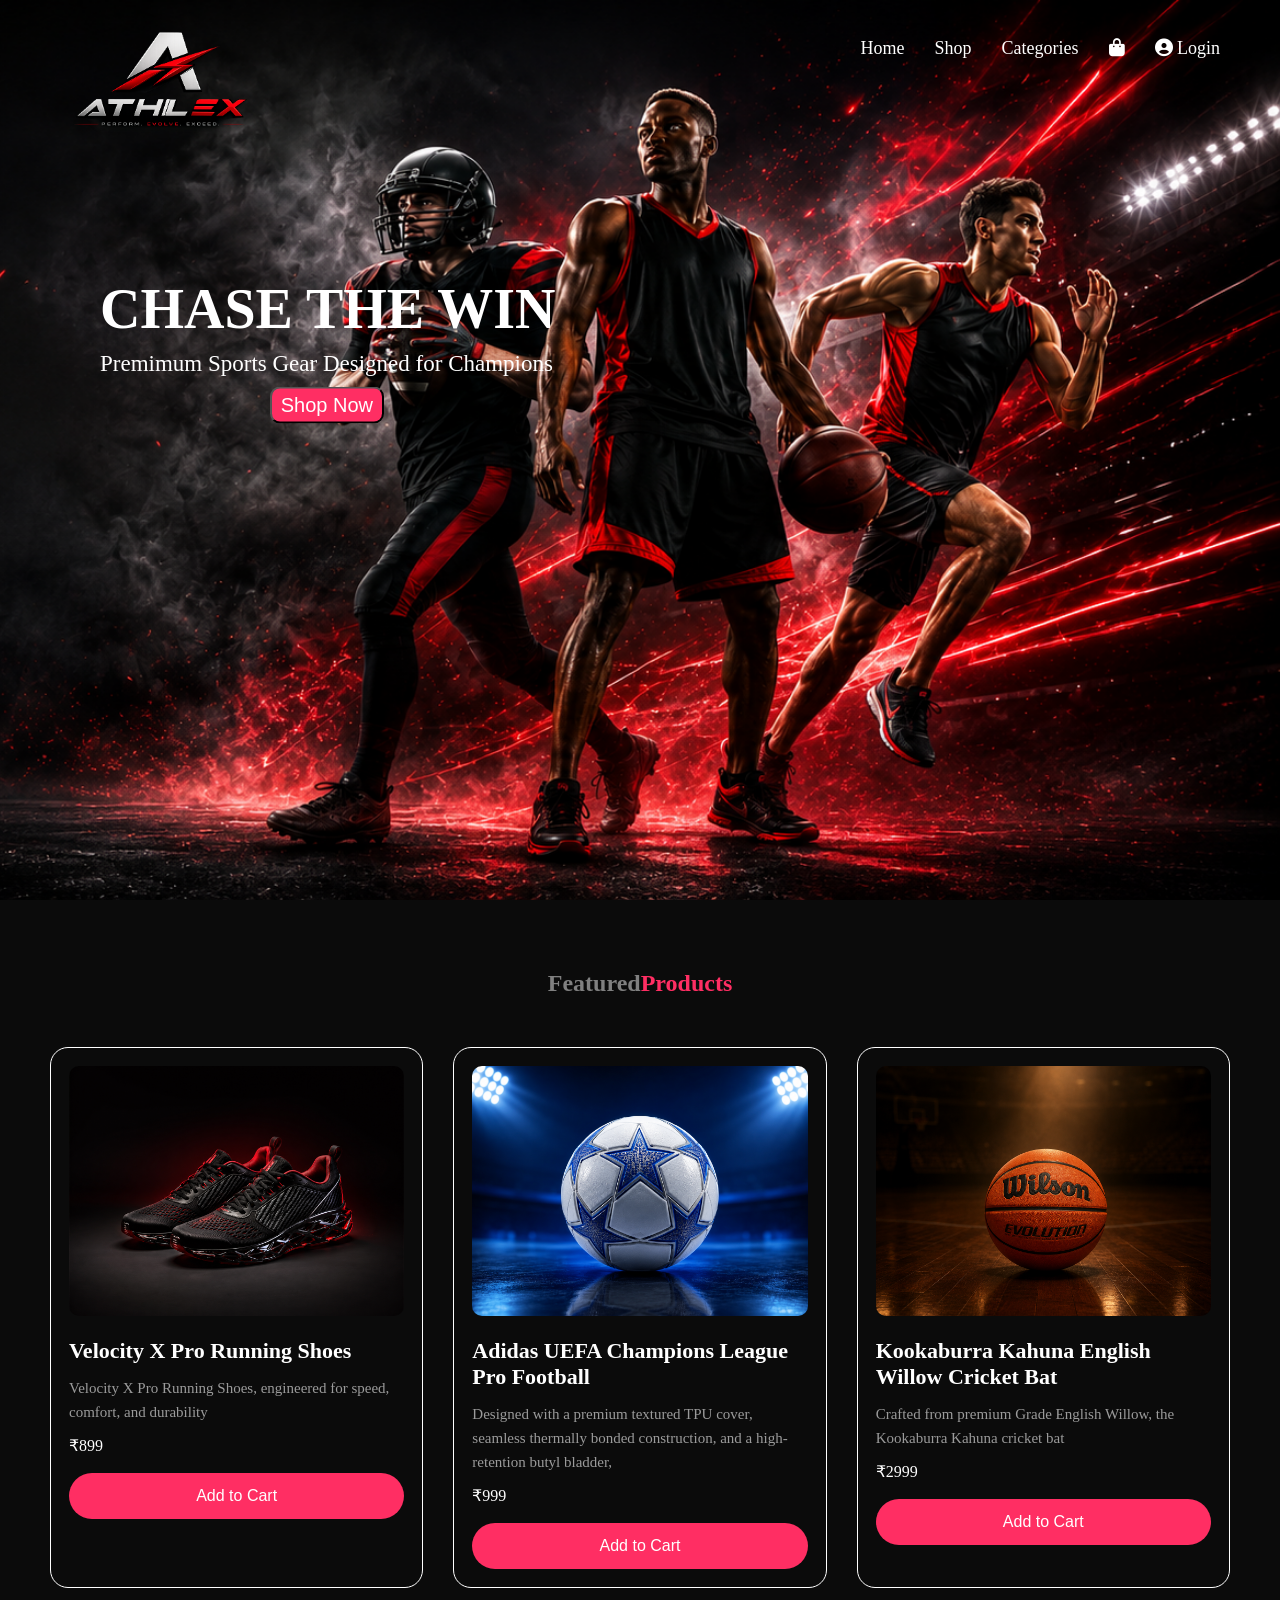
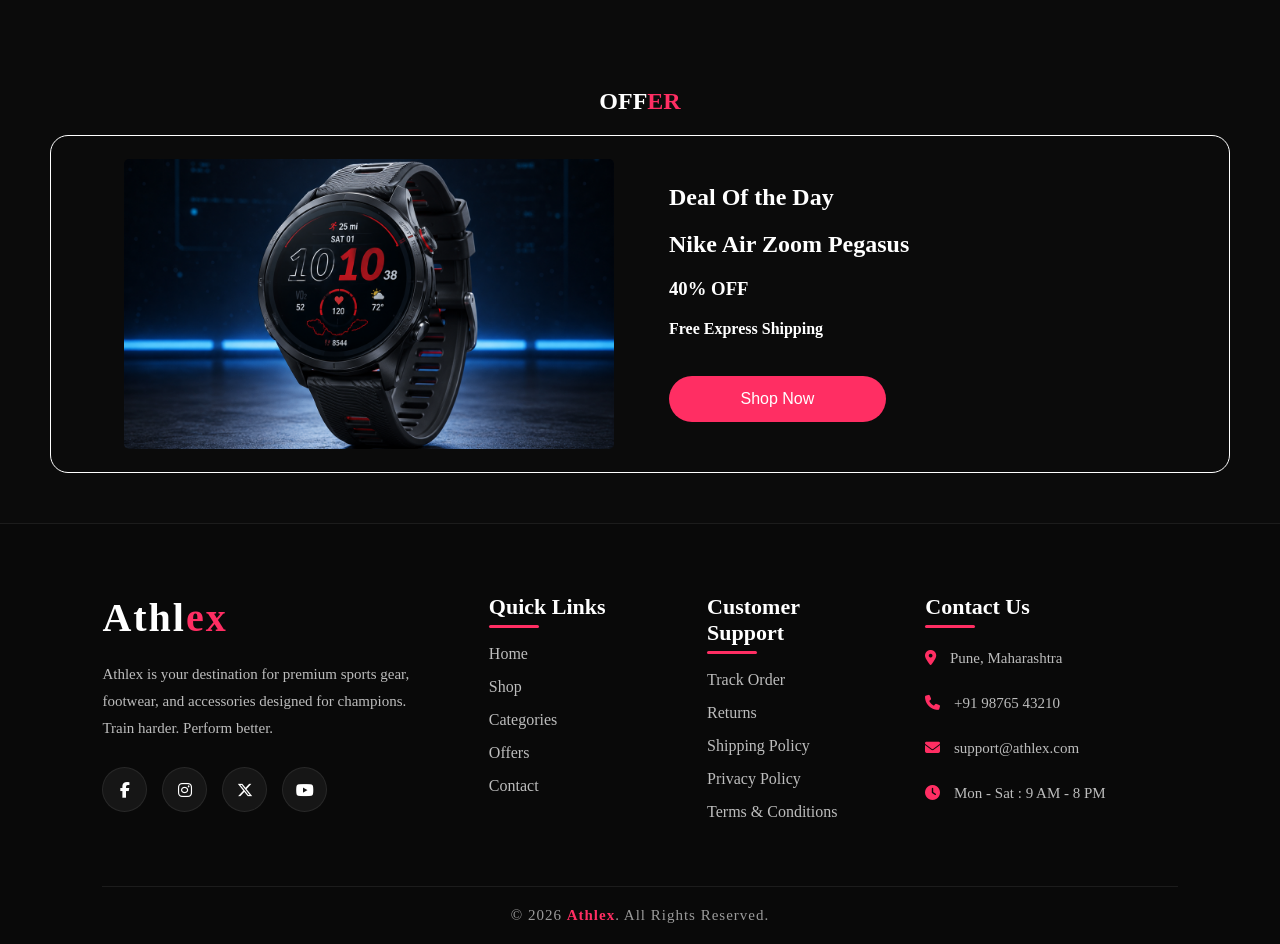
==== index.html @ 2465e52f "Intial Commit" ====
<!DOCTYPE html>
<html lang="en">
<head>
    <meta charset="UTF-8">
    <meta name="viewport" content="width=device-width, initial-scale=1.0">
    <title>Athlex</title>
    <link rel="stylesheet" href="css/style.css">
    <link rel="stylesheet" href="https://cdnjs.cloudflare.com/ajax/libs/font-awesome/6.7.2/css/all.min.css">
</head>
<body>
    <!---Header Section-->
    <header class="banner">

        <nav>
            <div class="logo">
                <img src="images/logo.png" alt="">
            </div>

            <ul>
                <li><a href="">Home</a></li>
                <li><a href="">Shop</a></li>
                <li><a href="">Categories</a></li>
                <li><a href=""><i class="fa-solid fa-bag-shopping"></i></a></li>
                <li><a href=""><i class="fa-solid fa-circle-user"></i>&nbsp;<span>Login</span></a></li>
            </ul>
        </nav>

        <div class="banner-content">
            <h1>CHASE THE WIN</h1>
            <p>Premimum Sports Gear Designed for Champions</p>
            <button>Shop Now</button>
        </div>
    </header>
    <section class="featured-products">
        <div class="title-section">
            <h1>Featured<span>Products</span></h1>
        </div>
        <div class="featured-card">
            <div class="card">
                <img src="images/feature1.png" alt="">
                <h3>Velocity X Pro Running Shoes</h3>
                <p>Velocity X Pro Running Shoes, engineered for speed, comfort, and durability</p>
                <span>&#8377;899</span>
                <button>Add to Cart</button>
            </div>
            <div class="card">
                <img src="images/feature2.png" alt="">
                <h3>Adidas UEFA Champions League Pro Football</h3>
                <p>Designed with a premium textured TPU cover, seamless thermally bonded construction, and a high-retention butyl bladder,</p>
                <span>&#8377;999</span>
                <button>Add to Cart</button>
            </div>
            <div class="card">
                <img src="images/feature4.png" alt="">
                <h3>Kookaburra Kahuna English Willow Cricket Bat</h3>
                <p>Crafted from premium Grade English Willow, the Kookaburra Kahuna cricket bat</p>
                <span>&#8377;2999</span>
                <button>Add to Cart</button>
            </div>
        </div>
    </section>
    <section class="offer">
        <h1 style="color: white; text-align: center;">OFF<span style="color: #ff2e63;">ER</span></h1>
        <div class="offer-container">
            <div class="offer-img">
                <img src="images/offer.png" alt="">
            </div>
            <div class="offer-content">
                <h1>Deal Of the Day</h1>
                <h2>Nike Air Zoom Pegasus</h2> 
                <h3>40% OFF</h3> 
                <h4>Free Express Shipping</h4>
                <button>Shop Now</button>
            </div>

        </div>
    </section>
    <!---Footer-->
    <footer>
    <div class="footer-container">

        <!-- Logo & Description -->
        <div class="footer-col">

            <h2 class="footer-logo">
                Athl<span>ex</span>  
            </h2>

            <p>
                Athlex is your destination for premium sports gear,
                footwear, and accessories designed for champions.
                Train harder. Perform better.
            </p>

            <div class="social-icons">

                <a href="#"><i class="fa-brands fa-facebook-f"></i></a>

                <a href="#"><i class="fa-brands fa-instagram"></i></a>

                <a href="#"><i class="fa-brands fa-x-twitter"></i></a>

                <a href="#"><i class="fa-brands fa-youtube"></i></a>

            </div>

        </div>

        <!-- Quick Links -->

        <div class="footer-col">

            <h3>Quick Links</h3>

            <ul>

                <li><a href="#">Home</a></li>

                <li><a href="#">Shop</a></li>

                <li><a href="#">Categories</a></li>

                <li><a href="#">Offers</a></li>

                <li><a href="#">Contact</a></li>

            </ul>

        </div>

        <!-- Customer Support -->

        <div class="footer-col">

            <h3>Customer Support</h3>

            <ul>

                <li><a href="#">Track Order</a></li>

                <li><a href="#">Returns</a></li>

                <li><a href="#">Shipping Policy</a></li>

                <li><a href="#">Privacy Policy</a></li>

                <li><a href="#">Terms & Conditions</a></li>

            </ul>

        </div>

        <!-- Contact -->

        <div class="footer-col">

            <h3>Contact Us</h3>

            <p><i class="fa-solid fa-location-dot"></i> Pune, Maharashtra</p>

            <p><i class="fa-solid fa-phone"></i> +91 98765 43210</p>

            <p><i class="fa-solid fa-envelope"></i> support@athlex.com</p>

            <p><i class="fa-solid fa-clock"></i> Mon - Sat : 9 AM - 8 PM</p>

        </div>

    </div>

    <hr>

    <div class="footer-bottom">

        <p>
            © 2026 <span>Athlex</span>. All Rights Reserved.
        </p>

    </div>

</footer>

</body>
</html>
---- css/style.css ----
*{
    margin:0;
    padding:0;
    box-sizing:border-box;
}
/*header*/
.banner{
    height:100vh;

    background-image:url("../images/banner.png");
    background-size:cover;
    background-repeat:no-repeat;
    background-position: right center;
    color: white;
   
}
nav{
    display: flex;
    justify-content: space-between;
    align-items: center;
    padding: 20px 60px;
    

}
nav ul{
    display: flex;
    gap: 30px;
    list-style: none;
    padding-bottom: 70px;
}
nav a{
    color: white;
    text-decoration: none;
    font-size: 18px;
    font-weight: 500;
}
nav a:hover{
    color:#ff2e63;
}
.logo
{
    width: 200px;
}
.logo img{
    width: 100%;
    padding: 10px 10px;
}
.banner-content{
    position: absolute;
    left:100px;
    top:350px;
    transform:translateY(-50%);
    color:white;
}
.banner-content h1{
    font-size: 3.5rem;
}
.banner-content p{
    font-size: 23px;
    margin-top: 10px;
}
.banner-content button{
    margin: 10px 170px 0;
    font-size: 20px;
    border-radius: 10px;
    padding: 5px 4px;
    width:25%;
    background-color:#ff2e63;
    color: white;
    cursor: po;
}
.banner-content button:hover{
    background-color: brown;
}
/* Featured products*/
.featured-products{
    background: #0b0b0b;
    padding: 50px 50px;
}
.title-section{
    text-align: center;
    margin: 20px 20px;
    color:grey;
    margin-bottom: 50px;
   

}
.title-section span{
    color:#ff2e63;
}
.featured-card{
    display: grid;
    grid-template-columns: repeat(3,1fr);
    gap: 30px;
}
.card{

    background:linear-gradient(180deg, #1b1b1b);
    border:1px solid white;
    border-radius:18px;
    padding:18px;
    transition:1s ease;

}
.card:hover{
    transform:translateY(-8px);
    border-color:#ff2e63;

}
.card img{

    width:100%;
    height:250px;
    object-fit:cover;
    border-radius:10px;

}
.card h3{

    color:white;
    margin-top:18px;
    font-size:22px;
}
.card p{
    color:#9b9b9b;
    font-size:15px;
    line-height:1.6;
    margin:12px 0;

}
.card button{

    width:100%;
    margin-top:18px;
    padding:14px;
    border:none;
    border-radius:40px;
    background:#ff2e63;
    color:white;
    font-size:16px;
    cursor:pointer;
    transition:.3s;

}

.card button:hover{

    background:#ff1744;

}
.card span{
    color: white;
}
.offer{
    background: #0b0b0b;
    padding: 50px 50px;
}
.offer-container{
    display: grid;
    grid-template-columns: repeat(2,1fr);
    gap: 50px;
    margin-top: 20px;
    padding: 50px 50px;
    background:linear-gradient(180deg, #1b1b1b);
    border:1px solid white;
    border-radius:18px;
    padding:18px;
    transition:1s ease;


}
.offer-img{
    width: 500px;
    height: 300px;
    margin-left: 50px;
    
}
.offer-img img{
    width: 100%;
    height: 300px;
    padding: 5px 5px;
    border-radius: 10px;
    object-fit: cover;
}
.offer-content{
    color: white;
    padding-top: 30px;
}
.offer-content h1{
    margin-bottom: 20px;
    
}

.offer-content h2{
    margin-bottom: 20px;
}

.offer-content h3{
    margin-bottom: 20px;
}

.offer-content h4{
    margin-bottom: 20px;
}
.offer-content button{
    width:40%;
    margin-top:18px;
    padding:14px;
    border:none;
    border-radius:40px;
    background:#ff2e63;
    color:white;
    font-size:16px;
    cursor:pointer;
    transition:.3s;

}
.offer-content button:hover{

    background:#ff1744;

}
/*footer*/

footer{
    background: #090909;
    padding: 70px 8% 20px;
    border-top: 1px solid rgba(255,255,255,0.08);
}

/* Footer Grid */

.footer-container{
    display: grid;
    grid-template-columns: 2fr 1fr 1fr 1.5fr;
    gap: 50px;
}

/* Logo */

.footer-logo{
    font-size: 40px;
    font-weight: 900;
    color: white;
    margin-bottom: 20px;
    letter-spacing: 2px;
}

.footer-logo span{
    color: #ff2e63;
}

/* Footer Description */

.footer-col p{
    color: #bdbdbd;
    line-height: 1.8;
    margin-bottom: 18px;
    font-size: 15px;
}

/* Headings */

.footer-col h3{
    color: white;
    font-size: 22px;
    margin-bottom: 25px;
    position: relative;
}

.footer-col h3::after{
    content: "";
    position: absolute;
    left: 0;
    bottom: -8px;
    width: 50px;
    height: 3px;
    background: #ff2e63;
    border-radius: 10px;
}

/* Links */

.footer-col ul{
    list-style: none;
}

.footer-col ul li{
    margin: 15px 0;
}

.footer-col ul li a{
    text-decoration: none;
    color: #bdbdbd;
    transition: .3s ease;
}

.footer-col ul li a:hover{
    color: #ff2e63;
    padding-left: 10px;
}

/* Contact */

.footer-col p i{
    color: #ff2e63;
    margin-right: 10px;
}

/* Social Icons */

.social-icons{
    display: flex;
    gap: 15px;
    margin-top: 25px;
}

.social-icons a{
    width: 45px;
    height: 45px;
    border-radius: 50%;
    background: #161616;
    display: flex;
    justify-content: center;
    align-items: center;
    color: white;
    text-decoration: none;
    transition: .4s;
    border: 1px solid rgba(255,255,255,0.08);
}

.social-icons a:hover{
    background: #ff2e63;
    color: white;
    transform: translateY(-6px);
    box-shadow: 0 0 20px rgba(255,46,99,.45);
}

/* Divider */

footer hr{
    margin: 50px 0 20px;
    border: none;
    height: 1px;
    background: rgba(255,255,255,0.08);
}

/* Copyright */

.footer-bottom{
    text-align: center;
}

.footer-bottom p{
    color: #9b9b9b;
    letter-spacing: 1px;
    font-size: 15px;
}

.footer-bottom span{
    color: #ff2e63;
    font-weight: bold;
}
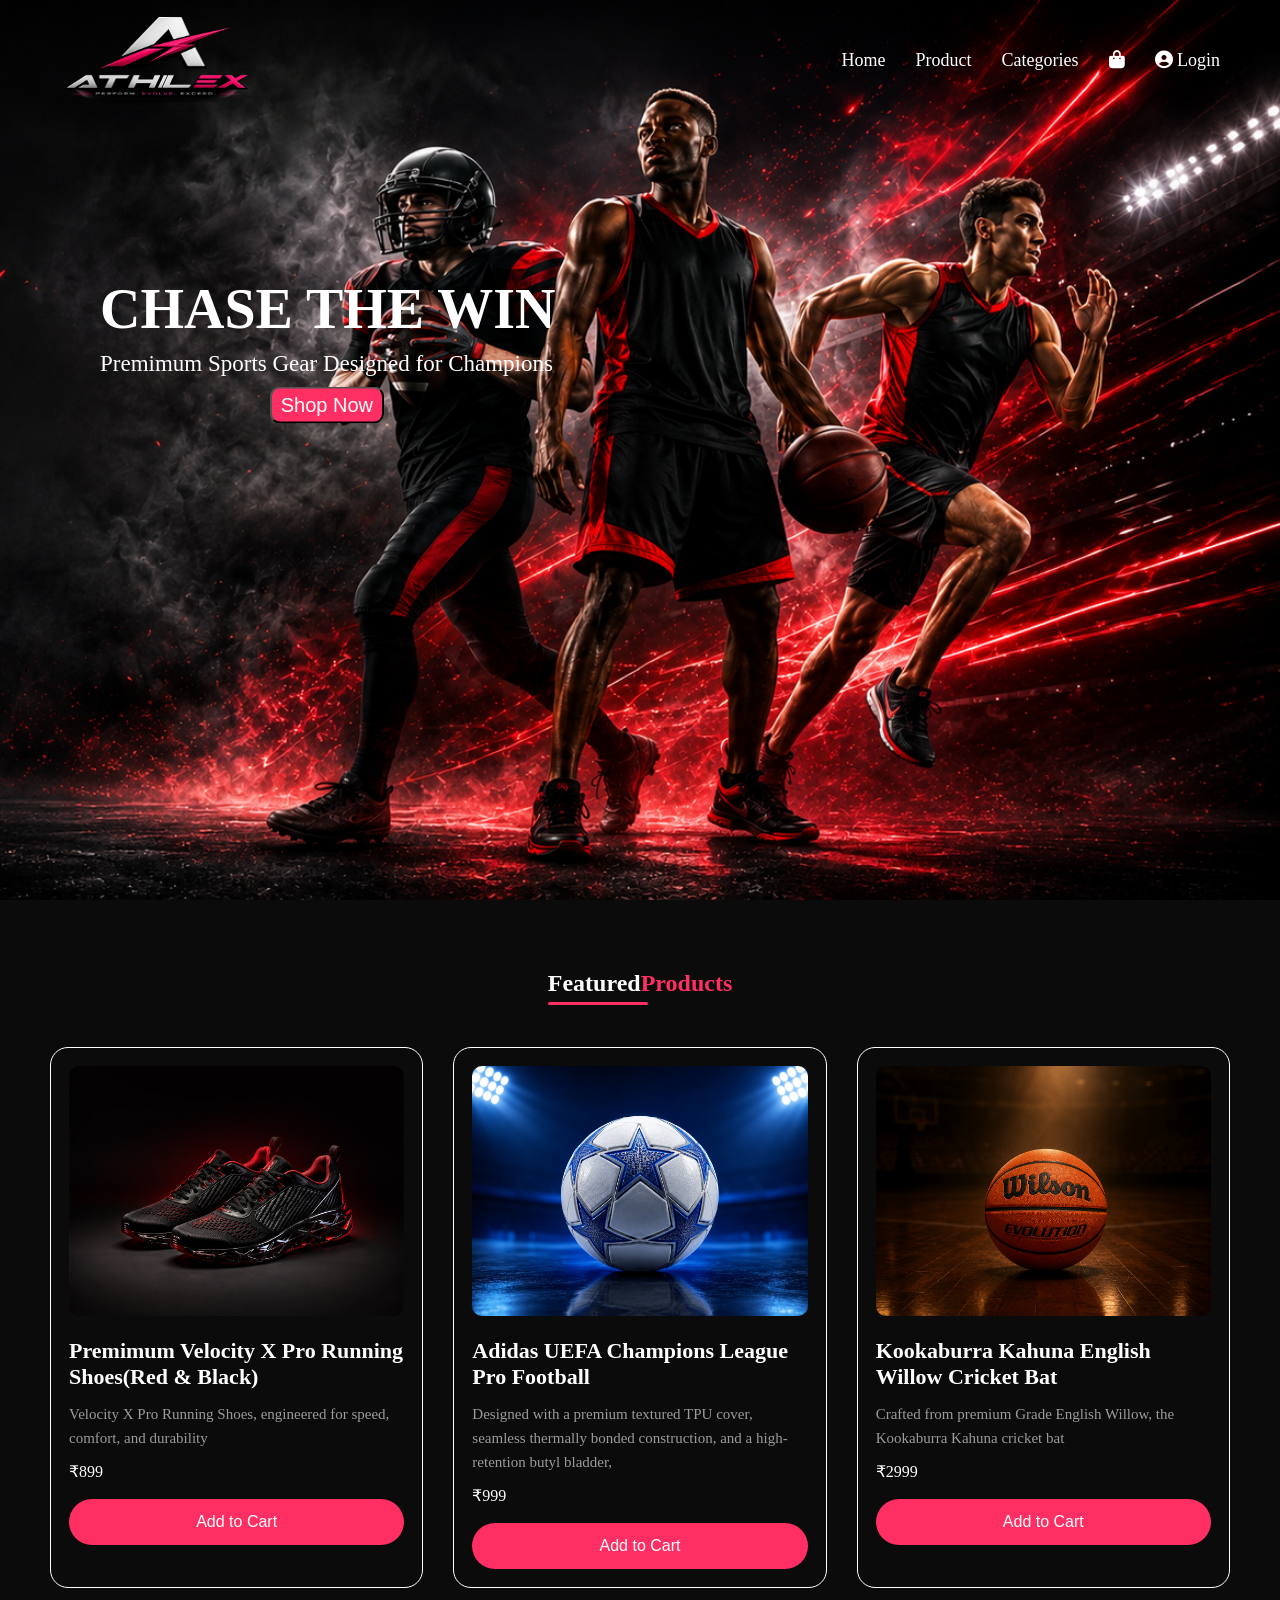
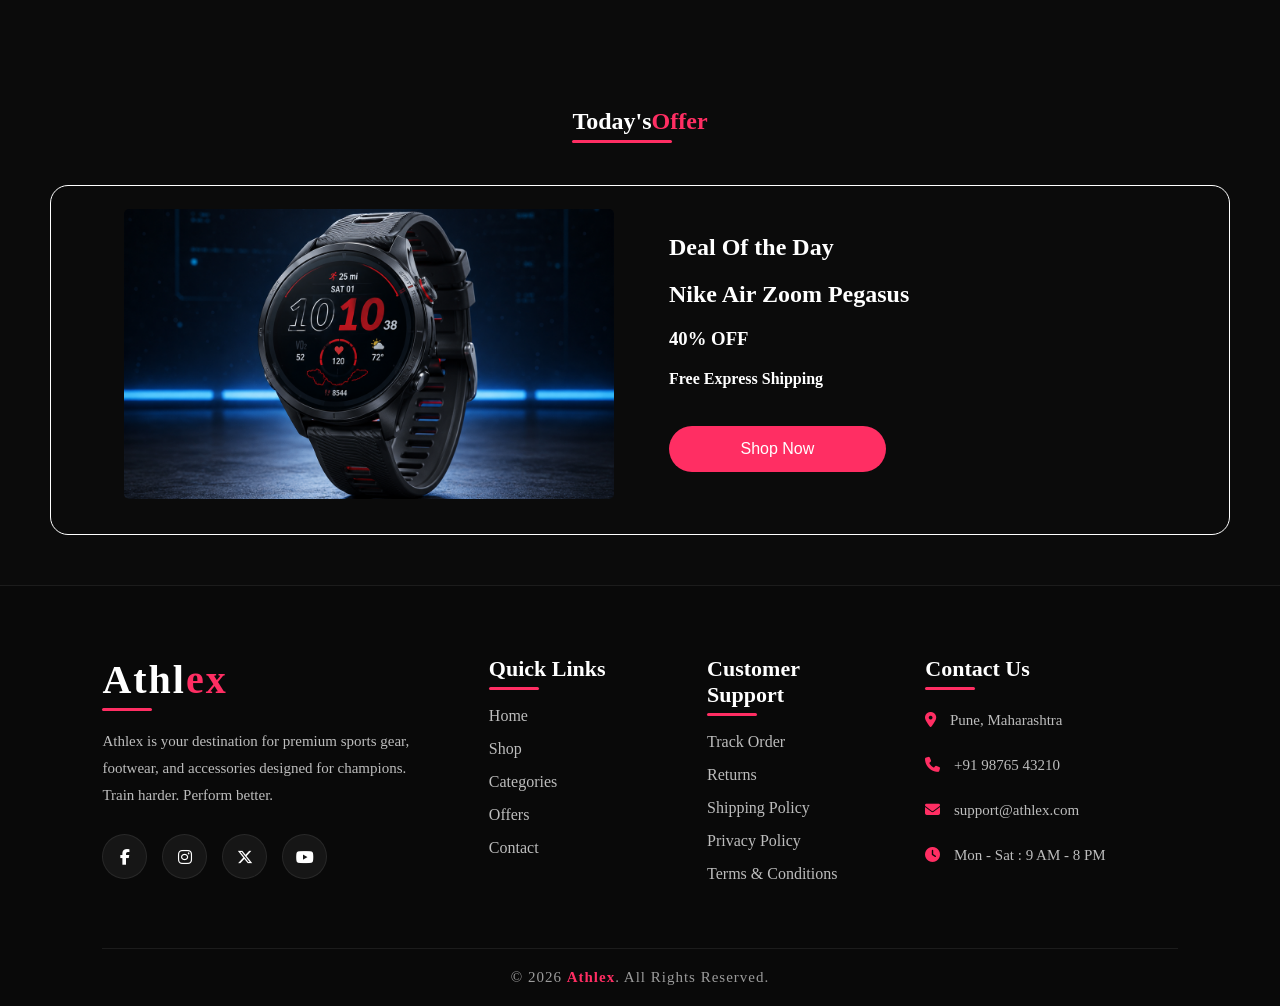
==== commit 4aebcc57: "created Product page" ====
--- a/index.html
+++ b/index.html
@@ -10,21 +10,19 @@
 <body>
     <!---Header Section-->
     <header class="banner">
-
         <nav>
             <div class="logo">
-                <img src="images/logo.png" alt="">
+                <img src="images/logo1.png" alt="">
             </div>
 
             <ul>
-                <li><a href="">Home</a></li>
-                <li><a href="">Shop</a></li>
+                <li><a href="index.html">Home</a></li>
+                <li><a href="product.html">Product</a></li>
                 <li><a href="">Categories</a></li>
                 <li><a href=""><i class="fa-solid fa-bag-shopping"></i></a></li>
                 <li><a href=""><i class="fa-solid fa-circle-user"></i>&nbsp;<span>Login</span></a></li>
             </ul>
         </nav>
-
         <div class="banner-content">
             <h1>CHASE THE WIN</h1>
             <p>Premimum Sports Gear Designed for Champions</p>
@@ -38,7 +36,7 @@
         <div class="featured-card">
             <div class="card">
                 <img src="images/feature1.png" alt="">
-                <h3>Velocity X Pro Running Shoes</h3>
+                <h3>Premimum Velocity X Pro Running Shoes(Red & Black)</h3>
                 <p>Velocity X Pro Running Shoes, engineered for speed, comfort, and durability</p>
                 <span>&#8377;899</span>
                 <button>Add to Cart</button>
@@ -60,7 +58,9 @@
         </div>
     </section>
     <section class="offer">
-        <h1 style="color: white; text-align: center;">OFF<span style="color: #ff2e63;">ER</span></h1>
+        <div class="title-section">
+             <h1>Today's<span>Offer</span></h1>
+        </div>
         <div class="offer-container">
             <div class="offer-img">
                 <img src="images/offer.png" alt="">
--- a/css/style.css
+++ b/css/style.css
@@ -3,6 +3,7 @@
     padding:0;
     box-sizing:border-box;
 }
+
 /*header*/
 .banner{
     height:100vh;
@@ -18,7 +19,8 @@
     display: flex;
     justify-content: space-between;
     align-items: center;
-    padding: 20px 60px;
+    padding: 0px 60px;
+    height: 120px;
     
 
 }
@@ -26,7 +28,7 @@
     display: flex;
     gap: 30px;
     list-style: none;
-    padding-bottom: 70px;
+    
 }
 nav a{
     color: white;
@@ -36,14 +38,18 @@
 }
 nav a:hover{
     color:#ff2e63;
+    text-decoration: underline;
 }
 .logo
 {
     width: 200px;
+    height: 100px;
+    cursor: pointer;
 }
 .logo img{
     width: 100%;
-    padding: 10px 10px;
+    height: 100px;
+    padding: 5px 5px;
 }
 .banner-content{
     position: absolute;
@@ -70,23 +76,40 @@
     cursor: po;
 }
 .banner-content button:hover{
-    background-color: brown;
-}
+    background-color:#ff1744;
+}
+.title-section{
+    text-align: center;
+    margin: 20px 20px;
+    margin-bottom: 50px;
+    
+   
+
+}
+.title-section span{
+    color:#ff2e63;
+}
+.title-section h1{
+    color: white;
+    position: relative;
+
+    
+}
+.title-section h1::before{
+    content: "";
+    position: absolute;
+    left: 1;
+    bottom: -8px;
+    width: 100px;
+    height: 3px;
+    background: #ff2e63;
+    border-radius: 10px;
+}
+
 /* Featured products*/
 .featured-products{
     background: #0b0b0b;
     padding: 50px 50px;
-}
-.title-section{
-    text-align: center;
-    margin: 20px 20px;
-    color:grey;
-    margin-bottom: 50px;
-   
-
-}
-.title-section span{
-    color:#ff2e63;
 }
 .featured-card{
     display: grid;
@@ -102,17 +125,18 @@
     transition:1s ease;
 
 }
-.card:hover{
-    transform:translateY(-8px);
-    border-color:#ff2e63;
-
-}
 .card img{
 
     width:100%;
     height:250px;
     object-fit:cover;
     border-radius:10px;
+
+}
+
+.card:hover{
+    transform:translateY(-8px);
+    border-color:#ff2e63;
 
 }
 .card h3{
@@ -140,7 +164,6 @@
     font-size:16px;
     cursor:pointer;
     transition:.3s;
-
 }
 
 .card button:hover{
@@ -151,6 +174,8 @@
 .card span{
     color: white;
 }
+
+/*offer*/
 .offer{
     background: #0b0b0b;
     padding: 50px 50px;
@@ -160,12 +185,12 @@
     grid-template-columns: repeat(2,1fr);
     gap: 50px;
     margin-top: 20px;
-    padding: 50px 50px;
     background:linear-gradient(180deg, #1b1b1b);
     border:1px solid white;
     border-radius:18px;
     padding:18px;
     transition:1s ease;
+    height: 350px;
 
 
 }
@@ -188,7 +213,7 @@
 }
 .offer-content h1{
     margin-bottom: 20px;
-    
+   
 }
 
 .offer-content h2{
@@ -220,6 +245,97 @@
     background:#ff1744;
 
 }
+
+/*Product Page*/
+.product{
+    background: #0b0b0b;
+    padding: 50px 50px;
+}
+.product-container{
+    display: grid;
+    grid-template-columns: repeat(4,1fr);
+    gap: 30px;
+    margin: 60px 50px;
+    
+}
+.product-card{
+    background:linear-gradient(180deg, #1b1b1b);
+    border:1px solid white;
+    border-radius:18px;
+    padding:18px;
+    transition:1s ease;
+    margin-bottom: 40px
+}
+/*product-icons*/
+.product-icon{
+    display: flex;
+    gap: 20px;
+    padding: 20px;
+    overflow: auto;
+    justify-content: center;
+}
+.icon-box{
+    width: 100px;
+    text-align: center;
+    cursor: pointer;
+
+}
+.icon-box img{
+    width: 70px;
+    height: 70px;
+    object-fit: cover;
+    border-radius: 50%;
+    border: 2px solid #eee;
+    padding:5px;
+    transition: 1s;
+
+}
+.icon-box p{
+    margin-top: 8px;
+    font-size: 14px;
+    color: white;
+}
+.icon-box img:hover{
+    border: 2px solid #ff2e63;
+    transform: translateY(-8px);
+}
+
+.icon-box p:hover{
+    color:#ff2e63;
+    text-decoration: underline;
+}
+
+
+
+
+
+
+
+
+
+
+
+
+
+
+
+
+
+
+
+
+
+
+
+
+
+
+
+
+
+
+
+
 /*footer*/
 
 footer{
@@ -260,6 +376,23 @@
 }
 
 /* Headings */
+.footer-col h2{
+    color: white;
+
+    margin-bottom: 25px;
+    position: relative;
+}
+.footer-col h2::before{
+    content: "";
+    position: absolute;
+    left: 1;
+    bottom: -8px;
+    width: 50px;
+    height: 3px;
+    background: #ff2e63;
+    border-radius: 10px;
+
+}
 
 .footer-col h3{
     color: white;
@@ -335,7 +468,6 @@
     transform: translateY(-6px);
     box-shadow: 0 0 20px rgba(255,46,99,.45);
 }
-
 /* Divider */
 
 footer hr{
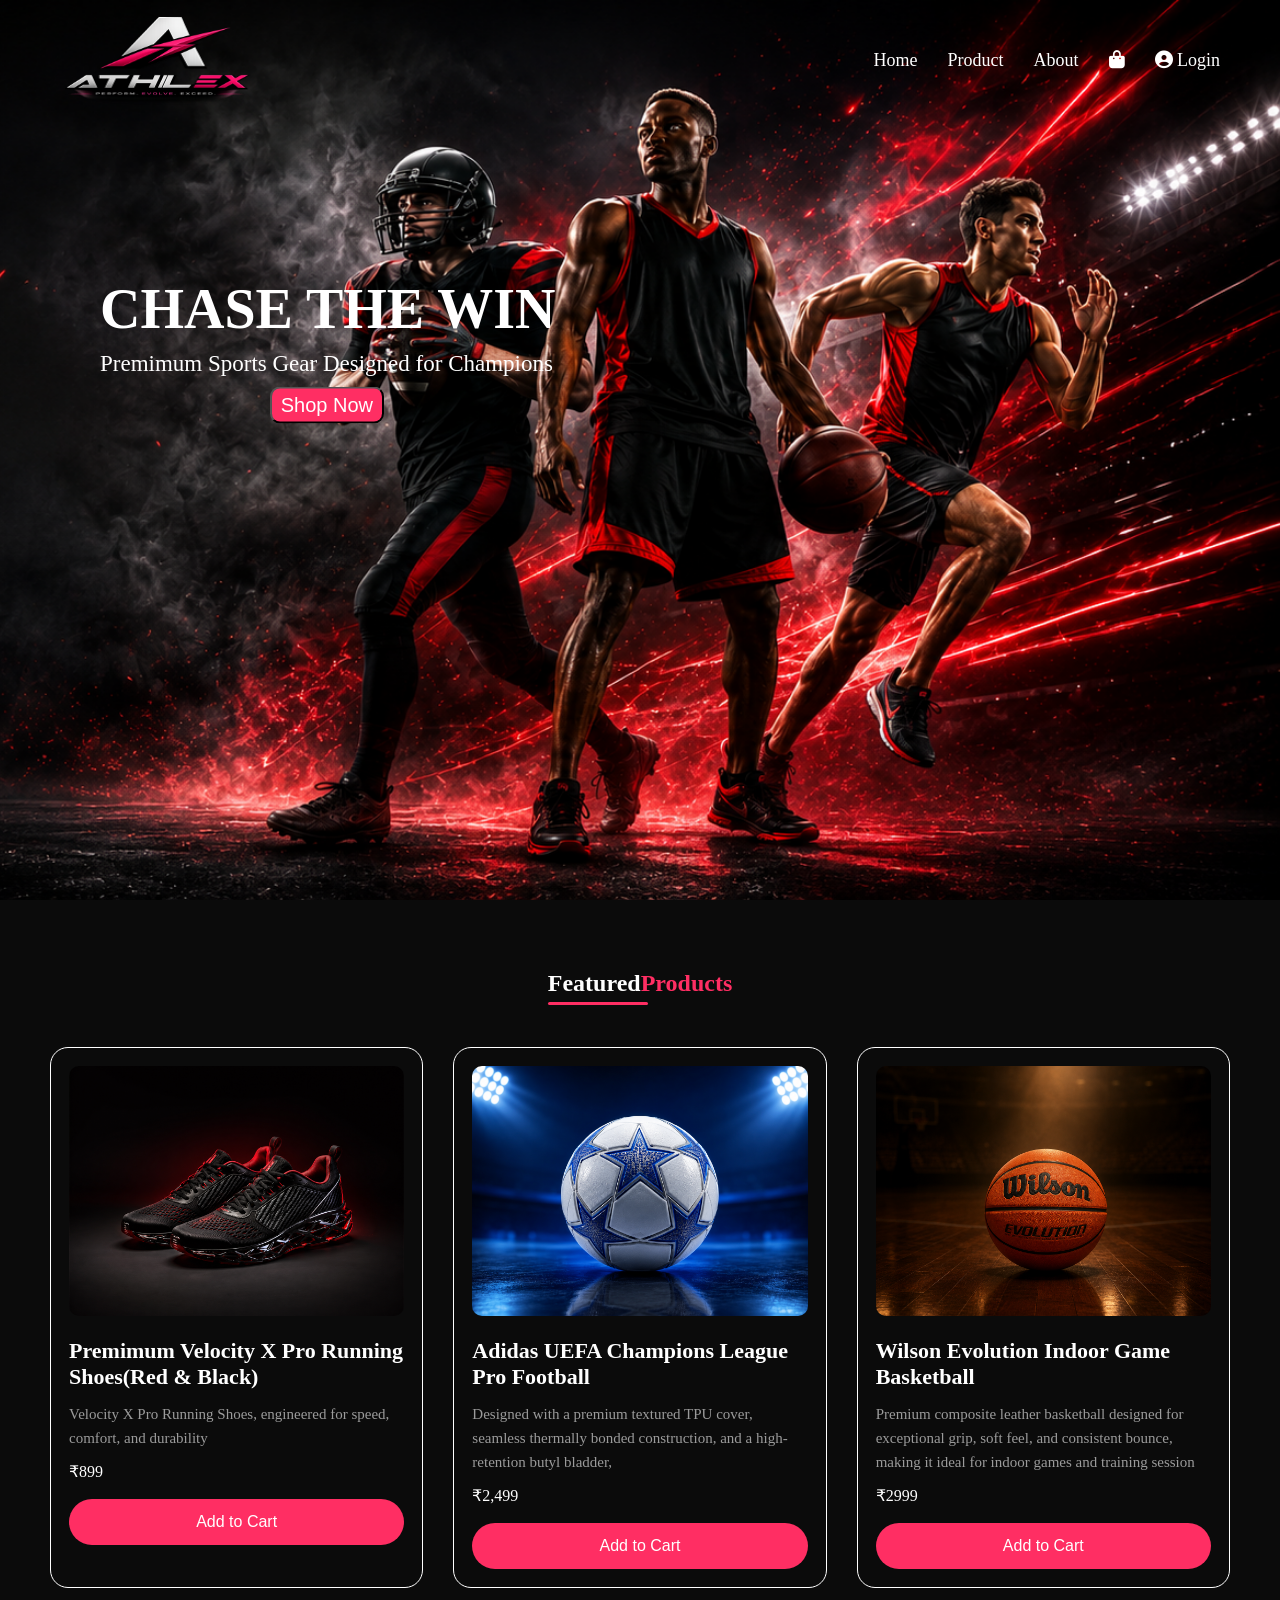
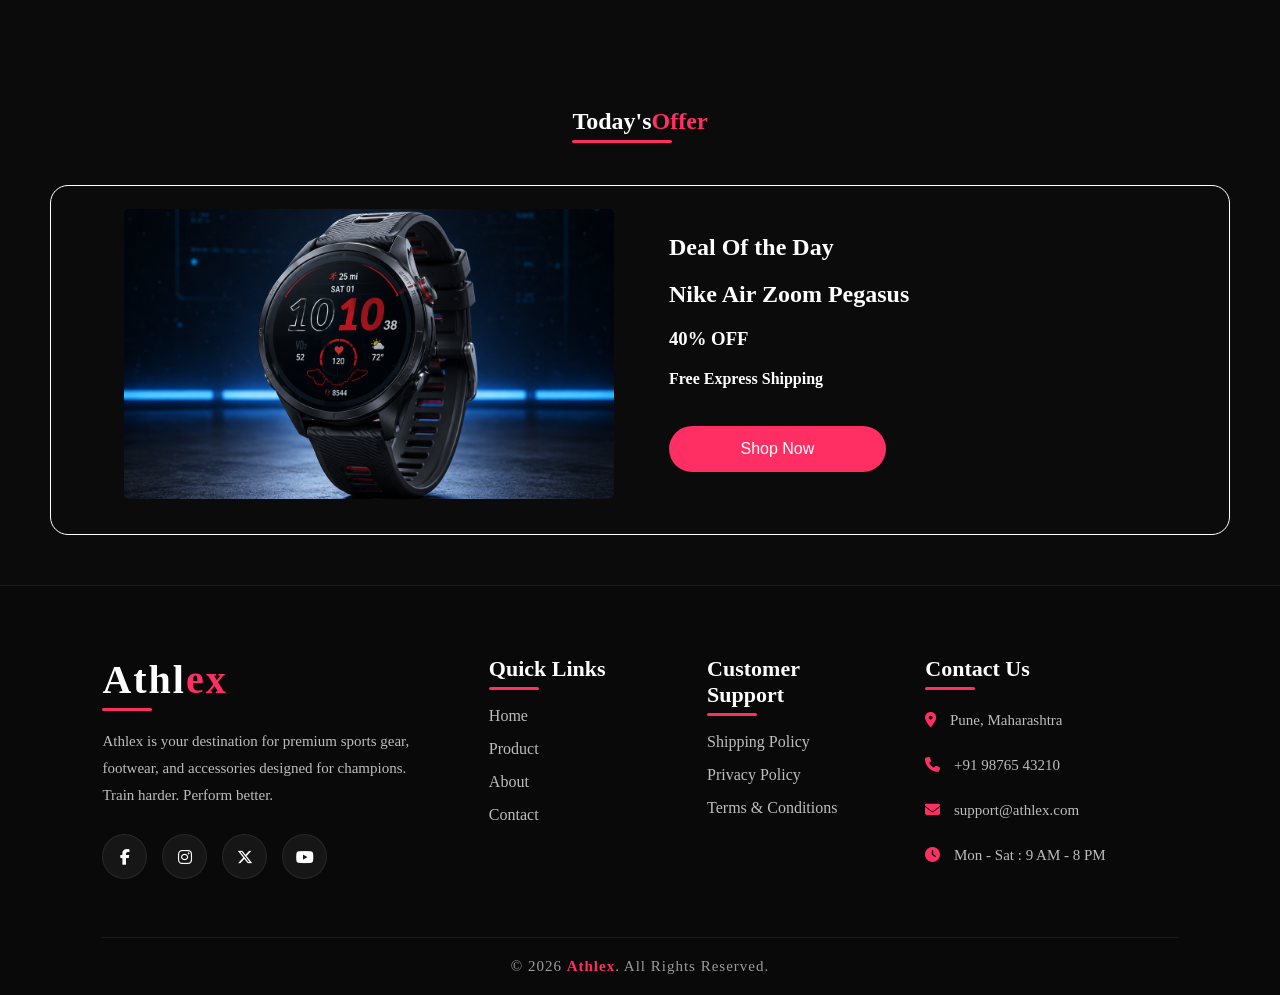
==== commit 43ff517a: "all pages are created and completd" ====
--- a/index.html
+++ b/index.html
@@ -18,9 +18,9 @@
             <ul>
                 <li><a href="index.html">Home</a></li>
                 <li><a href="product.html">Product</a></li>
-                <li><a href="">Categories</a></li>
-                <li><a href=""><i class="fa-solid fa-bag-shopping"></i></a></li>
-                <li><a href=""><i class="fa-solid fa-circle-user"></i>&nbsp;<span>Login</span></a></li>
+                <li><a href="about.html">About</a></li>
+                <li><a href="cart.html"><i class="fa-solid fa-bag-shopping"></i></a></li>
+                <li><a href="login.html"><i class="fa-solid fa-circle-user"></i>&nbsp;<span>Login</span></a></li>
             </ul>
         </nav>
         <div class="banner-content">
@@ -45,13 +45,13 @@
                 <img src="images/feature2.png" alt="">
                 <h3>Adidas UEFA Champions League Pro Football</h3>
                 <p>Designed with a premium textured TPU cover, seamless thermally bonded construction, and a high-retention butyl bladder,</p>
-                <span>&#8377;999</span>
+                <span>&#8377;2,499</span>
                 <button>Add to Cart</button>
             </div>
             <div class="card">
                 <img src="images/feature4.png" alt="">
-                <h3>Kookaburra Kahuna English Willow Cricket Bat</h3>
-                <p>Crafted from premium Grade English Willow, the Kookaburra Kahuna cricket bat</p>
+                <h3>Wilson Evolution Indoor Game Basketball</h3>
+                <p>Premium composite leather basketball designed for exceptional grip, soft feel, and consistent bounce, making it ideal for indoor games and training session</p>
                 <span>&#8377;2999</span>
                 <button>Add to Cart</button>
             </div>
@@ -95,11 +95,8 @@
             <div class="social-icons">
 
                 <a href="#"><i class="fa-brands fa-facebook-f"></i></a>
-
                 <a href="#"><i class="fa-brands fa-instagram"></i></a>
-
                 <a href="#"><i class="fa-brands fa-x-twitter"></i></a>
-
                 <a href="#"><i class="fa-brands fa-youtube"></i></a>
 
             </div>
@@ -114,14 +111,9 @@
 
             <ul>
 
-                <li><a href="#">Home</a></li>
-
-                <li><a href="#">Shop</a></li>
-
-                <li><a href="#">Categories</a></li>
-
-                <li><a href="#">Offers</a></li>
-
+                <li><a href="index.html">Home</a></li>
+                <li><a href="product.html">Product</a></li>
+                <li><a href="about.html">About</a></li>
                 <li><a href="#">Contact</a></li>
 
             </ul>
@@ -135,17 +127,9 @@
             <h3>Customer Support</h3>
 
             <ul>
-
-                <li><a href="#">Track Order</a></li>
-
-                <li><a href="#">Returns</a></li>
-
                 <li><a href="#">Shipping Policy</a></li>
-
                 <li><a href="#">Privacy Policy</a></li>
-
                 <li><a href="#">Terms & Conditions</a></li>
-
             </ul>
 
         </div>
@@ -157,11 +141,8 @@
             <h3>Contact Us</h3>
 
             <p><i class="fa-solid fa-location-dot"></i> Pune, Maharashtra</p>
-
             <p><i class="fa-solid fa-phone"></i> +91 98765 43210</p>
-
             <p><i class="fa-solid fa-envelope"></i> support@athlex.com</p>
-
             <p><i class="fa-solid fa-clock"></i> Mon - Sat : 9 AM - 8 PM</p>
 
         </div>
--- a/css/style.css
+++ b/css/style.css
@@ -305,37 +305,438 @@
     text-decoration: underline;
 }
 
-
-
-
-
-
-
-
-
-
-
-
-
-
-
-
-
-
-
-
-
-
-
-
-
-
-
-
-
-
-
-
+/*About Page*/
+.about{
+    background-color: #090909;
+    color: white;
+    padding: 50px 50px;
+
+
+}
+.about-container{
+    padding: 30px 30px;
+    border-radius: 20px;
+}
+.about-intro{
+   padding: 20px 20px;
+   text-align: justify;
+
+}
+.story-container{
+    display: grid;
+    grid-template-columns: repeat(2,1fr);
+    padding: 20px 50px;
+    gap: 30px;
+}
+.story-img{
+    width: 600px;
+    height: 600px;
+
+
+}
+.story-img img{
+    width: 600px;
+    height: 600px;
+    border-radius:20px;
+
+}
+.story-content{
+    text-align: justify;
+}
+.story-stats{
+    display:grid;
+    grid-template-columns:repeat(2,1fr);
+    gap:20px;
+    margin-top:40px;
+}
+
+.stat-box{
+    background:#161616;
+    border:1px solid #2b2b2b;
+    padding:25px;
+    border-radius:12px;
+    text-align:center;
+    transition:.3s;
+}
+
+.stat-box:hover{
+    transform:translateY(-8px);
+    border-color:#ff2e63;
+}
+
+.stat-box h3{
+    font-size:32px;
+    color:#ff2e63;
+    margin-bottom:10px;
+}
+
+.stat-box span{
+    color:#d1d5db;
+    font-size:16px;
+}
+.brand{
+    margin-top: 40px;
+    padding: 20px 20px;
+}
+.brand-container{
+    display: grid;
+    grid-template-columns: repeat(4,1fr);
+    gap: 50px;
+}
+
+.brand-card{
+    height: 200px;
+    border:1px solid white;
+    background-color: #1b1b1b;
+    padding:25px;
+    border-radius:12px;
+    text-align:center;
+    transition:1s;
+}
+.brand-card img{
+    width: 100%;
+    object-fit: contain;
+    transition:1s ease;
+    
+}
+.brand-card:hover{
+    transform: translateY(-8px);
+    border-color: #ff2e63;
+}
+.reviews{
+    margin-top: 90px;
+}
+.reviews-container{
+
+gap:30px;
+margin-top:20px;
+
+}
+
+.review-card{
+
+background-color: #2b2b2b;
+padding:20px;
+border-radius:15px;
+margin: 20px;
+
+}
+.rating
+{
+    margin-top: 10px;
+    color: gold;
+}
+
+.review-card p{
+    margin-top: 10px;
+    text-align: justify;
+}
+.review-form{
+    margin-top: 50px;
+}
+.form-container{
+
+    padding: 20px 20px;
+}
+.form-container form{
+    display:flex;
+    flex-direction:column;
+    max-width:700px;
+    margin:auto;
+    border: 1px solid white;
+    padding: 20px 20px;
+    border-radius: 10px;
+
+}
+
+.form-container input,
+.form-container textarea{
+
+padding:15px;
+margin-bottom:20px;
+background-color: #2b2b2b;
+border:none;
+color:white;
+border-radius:10px;
+
+}
+
+.form-container textarea{
+
+height:150px;
+resize: none;
+
+}
+
+.form-container button{
+
+padding:15px;
+background:#ff3b3f;
+border:none;
+color:white;
+font-size:18px;
+border-radius:10px;
+cursor:pointer;
+
+}
+.star{
+    text-align: center;
+}
+.star .rating{
+    cursor: pointer;
+    font-size: 30px;
+}
+
+
+/*cart page*/
+.cart{
+    background-color: #090909;
+    color: white;
+    padding: 50px 50px;
+
+
+}
+.cart-container{
+    padding: 30px 30px;
+    border-radius: 20px;
+}
+
+
+
+
+table{
+    width:100%;
+    border-collapse:collapse;
+    background-color: #2b2b2b;
+    border-radius:10px;
+    overflow:hidden;
+}
+
+th{
+    background:#ff2e63;
+    padding:15px;
+}
+
+td{
+    text-align:center;
+    padding:20px;
+}
+
+td img{
+    width:80px;
+    height:80px;
+    border-radius:10px;
+}
+
+.qty{
+    width:60px;
+    padding:5px;
+    text-align:center;
+    background-color: #2b2b2b;
+    color: white;
+}
+
+.summary{
+    width:350px;
+    background-color: #2b2b2b;
+    margin-top:40px;
+    margin-left:auto;
+    padding:25px;
+    border-radius:10px;
+}
+
+.summary h2{
+    margin-bottom:20px;
+    color:#ff2e63;
+}
+
+.summary p,
+.summary h3{
+    display:flex;
+    justify-content:space-between;
+    margin:15px 0;
+}
+
+.summary button{
+    width:100%;
+    padding:15px;
+    margin-top:20px;
+    border:none;
+    background:#ff2e63;
+    color:white;
+    font-size:17px;
+    border-radius:8px;
+    cursor:pointer;
+}
+
+.summary button:hover{
+    background:#e60045;
+}
+/*Login*/
+.login{
+    background-color: #090909;
+    padding: 60px 60px;
+}
+
+.login-container{
+    width:420px;
+    background-color: #2b2b2b;
+    padding:40px;
+    border-radius:15px;
+    margin: auto;
+}
+label{
+    display:block;
+    color:#fff;
+    margin-bottom:8px;
+    font-size:15px;
+}
+
+input[type="text"],
+input[type="email"],
+input[type="password"]{
+    width:100%;
+    padding:14px;
+    margin-bottom:20px;
+    border-radius:8px;
+    background-color:#9b9b9b;
+    color:#fff;
+    
+}
+
+input::placeholder{
+    color:white;
+}
+
+.login-options{
+    display:flex;
+    justify-content:space-between;
+    align-items:center;
+    margin-bottom:25px;
+}
+
+.login-options label{
+    display:flex;
+    align-items:center;
+    gap:8px;
+    font-size:14px;
+}
+
+
+.login-options a{
+    color:#ff2e63;
+    text-decoration:none;
+    font-size:14px;
+}
+
+.login-options a:hover{
+    text-decoration:underline;
+}
+
+form button{
+    width:100%;
+    padding:14px;
+    border:none;
+    border-radius:8px;
+    background:#ff2e63;
+    color:white;
+    font-size:17px;
+    cursor:pointer;
+    transition:.3s;
+}
+
+form button:hover{
+    background:#e6004d;
+}
+
+.divider{
+    text-align:center;
+    margin:25px 0;
+    color:#bcbcbc;
+    position:relative;
+}
+
+.divider::before{
+    content:"";
+    position:absolute;
+    width:150px;
+    height:1px;
+    background:#555;
+    left:0;
+    top:50%;
+}
+
+.divider::after{
+    content:"";
+    position:absolute;
+    width:150px;
+    height:1px;
+    background:#555;
+    right:0;
+    top:50%;
+}
+.google-btn,
+.facebook-btn{
+    width:100%;
+    padding:13px;
+    margin-bottom:15px;
+    border:none;
+    border-radius:8px;
+    font-size:15px;
+    cursor:pointer;
+    transition:.3s;
+}
+
+.google-btn{
+    background:#fff;
+    color:#333;
+}
+
+.google-btn:hover{
+    background:#f2f2f2;
+}
+
+.facebook-btn{
+    background:#1877f2;
+    color:white;
+}
+
+.facebook-btn:hover{
+    background:#0d65d9;
+}
+
+.google-btn i,
+.facebook-btn i{
+    margin-right:10px;
+}
+
+#error{
+    margin-top: 10px;
+    text-align: center;
+}
+#eye{
+    position: absolute;
+   cursor: pointer;
+    right: 600px;
+    margin-top: 15px;
+}
+/* Signup */
+
+.signup-text{
+    text-align:center;
+    color:#d1d5db;
+    margin-top:20px;
+}
+
+.signup-text a{
+    color:#ff2e63;
+    text-decoration:none;
+    font-weight:bold;
+}
+
+.signup-text a:hover{
+    text-decoration:underline;
+}
 /*footer*/
 
 footer{
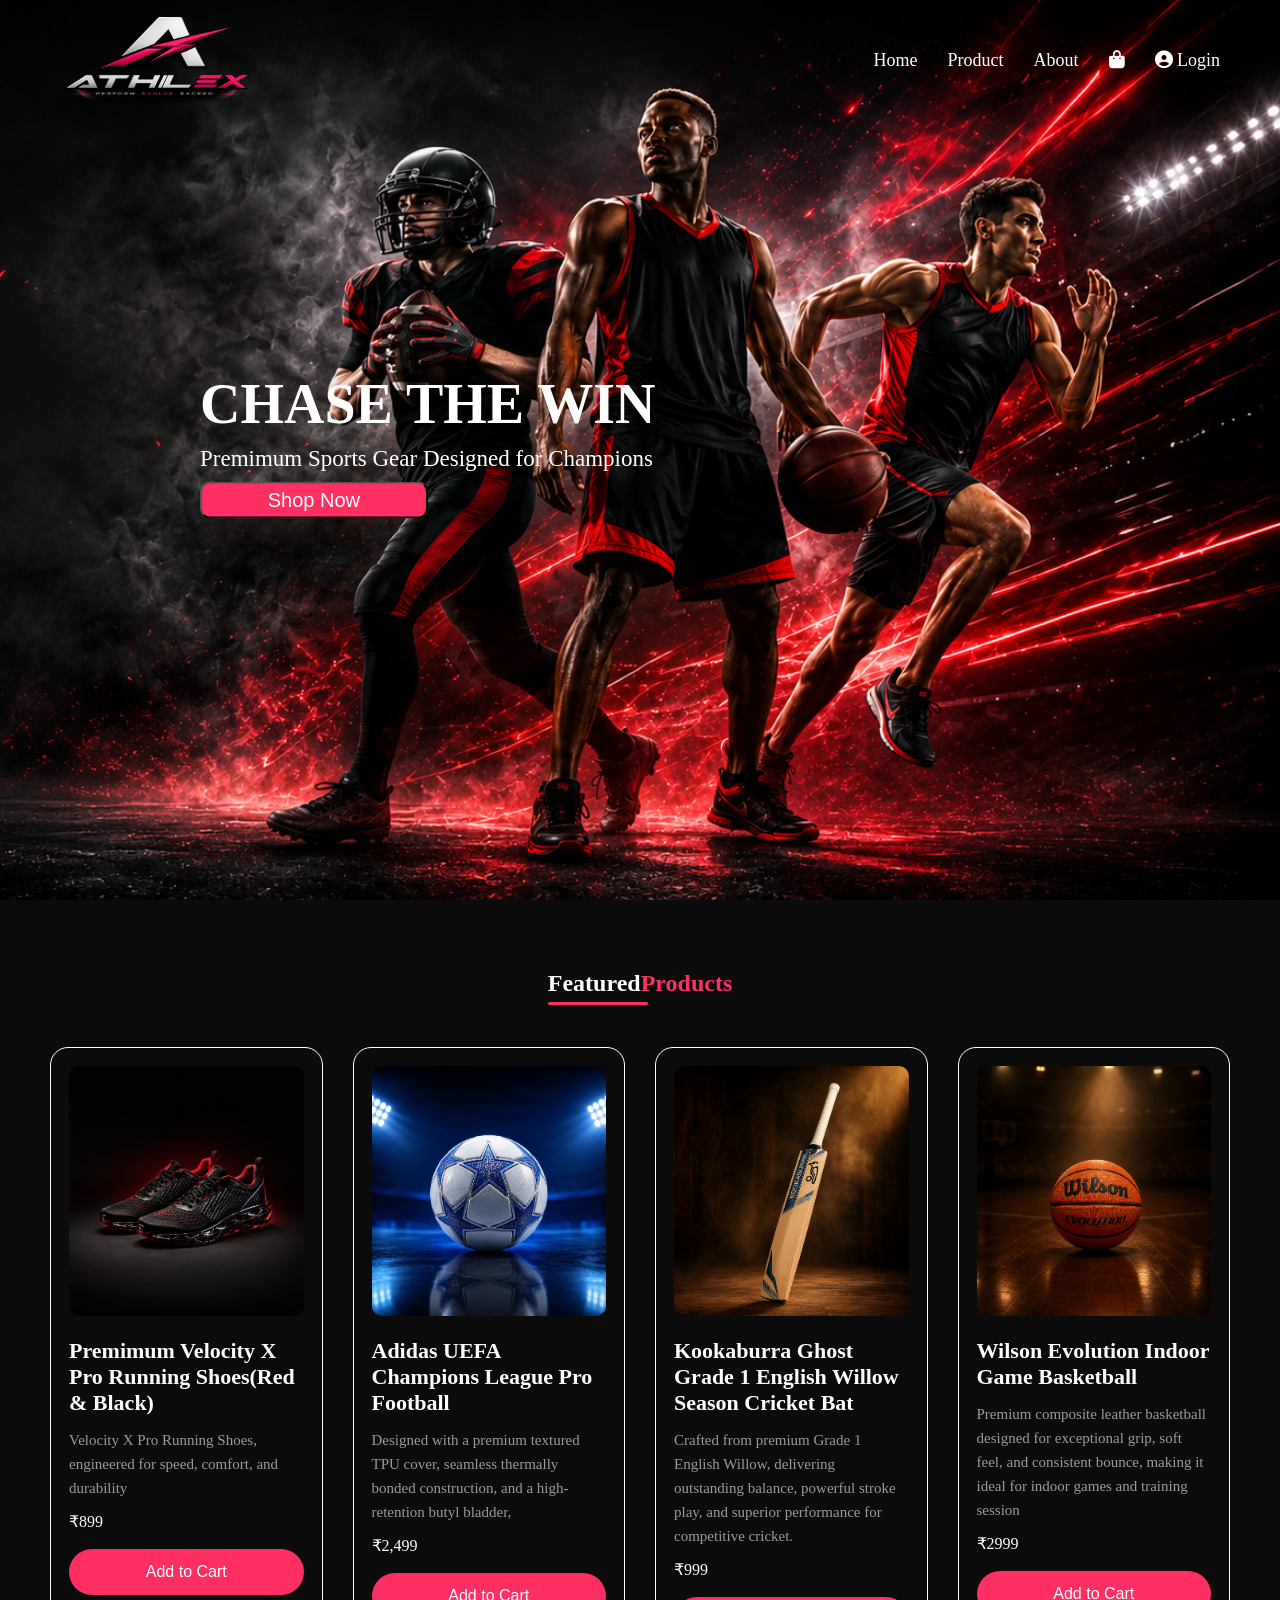
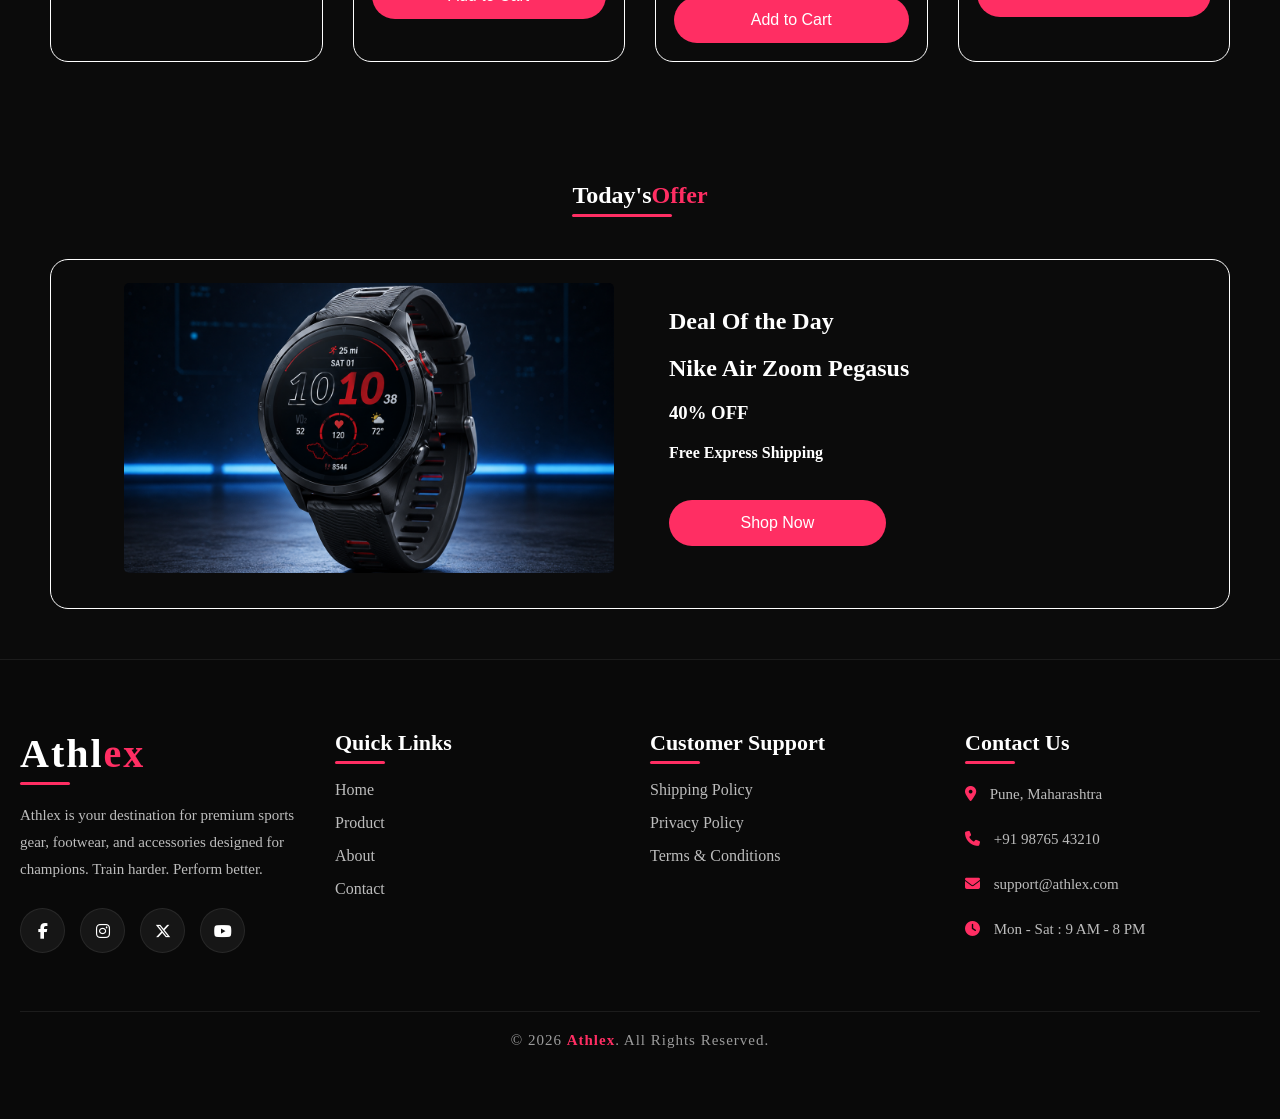
==== commit 3de9b8c4: "completed my all pages and media query to make responsive" ====
--- a/index.html
+++ b/index.html
@@ -14,8 +14,11 @@
             <div class="logo">
                 <img src="images/logo1.png" alt="">
             </div>
+            <div class="menu-btn" onclick="toggleMenu()">
+                <i id="menuIcon" class="fa-solid fa-bars"></i>
+            </div>
 
-            <ul>
+            <ul id="nav-links">
                 <li><a href="index.html">Home</a></li>
                 <li><a href="product.html">Product</a></li>
                 <li><a href="about.html">About</a></li>
@@ -49,6 +52,13 @@
                 <button>Add to Cart</button>
             </div>
             <div class="card">
+                <img src="images/feature3.png" alt="">
+                <h3>Kookaburra Ghost Grade 1 English Willow Season Cricket Bat</h3>
+                <p>Crafted from premium Grade 1 English Willow, delivering outstanding balance, powerful stroke play, and superior performance for competitive cricket.</p>
+                <span>&#8377;999</span>
+                <button>Add to Cart</button>
+            </div>
+            <div class="card">
                 <img src="images/feature4.png" alt="">
                 <h3>Wilson Evolution Indoor Game Basketball</h3>
                 <p>Premium composite leather basketball designed for exceptional grip, soft feel, and consistent bounce, making it ideal for indoor games and training session</p>
@@ -77,89 +87,90 @@
     </section>
     <!---Footer-->
     <footer>
-    <div class="footer-container">
+        <div class="footer-container">
 
-        <!-- Logo & Description -->
-        <div class="footer-col">
+            <!-- Logo & Description -->
+            <div class="footer-col">
 
-            <h2 class="footer-logo">
-                Athl<span>ex</span>  
-            </h2>
+                <h2 class="footer-logo">
+                    Athl<span>ex</span>  
+                </h2>
 
-            <p>
-                Athlex is your destination for premium sports gear,
-                footwear, and accessories designed for champions.
-                Train harder. Perform better.
-            </p>
+                <p>
+                    Athlex is your destination for premium sports gear,
+                    footwear, and accessories designed for champions.
+                    Train harder. Perform better.
+                </p>
 
-            <div class="social-icons">
+                <div class="social-icons">
 
-                <a href="#"><i class="fa-brands fa-facebook-f"></i></a>
-                <a href="#"><i class="fa-brands fa-instagram"></i></a>
-                <a href="#"><i class="fa-brands fa-x-twitter"></i></a>
-                <a href="#"><i class="fa-brands fa-youtube"></i></a>
+                    <a href="#"><i class="fa-brands fa-facebook-f"></i></a>
+                    <a href="#"><i class="fa-brands fa-instagram"></i></a>
+                    <a href="#"><i class="fa-brands fa-x-twitter"></i></a>
+                    <a href="#"><i class="fa-brands fa-youtube"></i></a>
+
+                </div>
+
+            </div>
+
+            <!-- Quick Links -->
+
+            <div class="footer-col">
+
+                <h3>Quick Links</h3>
+
+                <ul>
+
+                    <li><a href="index.html">Home</a></li>
+                    <li><a href="product.html">Product</a></li>
+                    <li><a href="about.html">About</a></li>
+                    <li><a href="#">Contact</a></li>
+
+                </ul>
+
+            </div>
+
+            <!-- Customer Support -->
+
+            <div class="footer-col">
+
+                <h3>Customer Support</h3>
+
+                <ul>
+                    <li><a href="#">Shipping Policy</a></li>
+                    <li><a href="#">Privacy Policy</a></li>
+                    <li><a href="#">Terms & Conditions</a></li>
+                </ul>
+
+            </div>
+
+            <!-- Contact -->
+
+            <div class="footer-col">
+
+                <h3>Contact Us</h3>
+
+                <p><i class="fa-solid fa-location-dot"></i> Pune, Maharashtra</p>
+                <p><i class="fa-solid fa-phone"></i> +91 98765 43210</p>
+                <p><i class="fa-solid fa-envelope"></i> support@athlex.com</p>
+                <p><i class="fa-solid fa-clock"></i> Mon - Sat : 9 AM - 8 PM</p>
 
             </div>
 
         </div>
 
-        <!-- Quick Links -->
+        <hr>
 
-        <div class="footer-col">
+        <div class="footer-bottom">
 
-            <h3>Quick Links</h3>
-
-            <ul>
-
-                <li><a href="index.html">Home</a></li>
-                <li><a href="product.html">Product</a></li>
-                <li><a href="about.html">About</a></li>
-                <li><a href="#">Contact</a></li>
-
-            </ul>
+            <p>
+                © 2026 <span>Athlex</span>. All Rights Reserved.
+            </p>
 
         </div>
 
-        <!-- Customer Support -->
-
-        <div class="footer-col">
-
-            <h3>Customer Support</h3>
-
-            <ul>
-                <li><a href="#">Shipping Policy</a></li>
-                <li><a href="#">Privacy Policy</a></li>
-                <li><a href="#">Terms & Conditions</a></li>
-            </ul>
-
-        </div>
-
-        <!-- Contact -->
-
-        <div class="footer-col">
-
-            <h3>Contact Us</h3>
-
-            <p><i class="fa-solid fa-location-dot"></i> Pune, Maharashtra</p>
-            <p><i class="fa-solid fa-phone"></i> +91 98765 43210</p>
-            <p><i class="fa-solid fa-envelope"></i> support@athlex.com</p>
-            <p><i class="fa-solid fa-clock"></i> Mon - Sat : 9 AM - 8 PM</p>
-
-        </div>
-
-    </div>
-
-    <hr>
-
-    <div class="footer-bottom">
-
-        <p>
-            © 2026 <span>Athlex</span>. All Rights Reserved.
-        </p>
-
-    </div>
-
-</footer>
-
+    </footer>
+        
+    <script src="js/script.js"></script>
 </body>
 </html>
--- a/css/style.css
+++ b/css/style.css
@@ -54,9 +54,10 @@
 .banner-content{
     position: absolute;
     left:100px;
-    top:350px;
+    top:50%;
     transform:translateY(-50%);
     color:white;
+    margin-left: 100px;
 }
 .banner-content h1{
     font-size: 3.5rem;
@@ -66,11 +67,11 @@
     margin-top: 10px;
 }
 .banner-content button{
-    margin: 10px 170px 0;
+    margin: 10px 0;
     font-size: 20px;
     border-radius: 10px;
     padding: 5px 4px;
-    width:25%;
+    width:50%;
     background-color:#ff2e63;
     color: white;
     cursor: po;
@@ -113,7 +114,7 @@
 }
 .featured-card{
     display: grid;
-    grid-template-columns: repeat(3,1fr);
+    grid-template-columns: repeat(4,1fr);
     gap: 30px;
 }
 .card{
@@ -249,7 +250,7 @@
 /*Product Page*/
 .product{
     background: #0b0b0b;
-    padding: 50px 50px;
+    padding: 20px 20px;
 }
 .product-container{
     display: grid;
@@ -267,6 +268,12 @@
     margin-bottom: 40px
 }
 /*product-icons*/
+.product-category{
+    width: 800px;
+    padding: 20px 10px;
+    margin: auto;
+
+}
 .product-icon{
     display: flex;
     gap: 20px;
@@ -741,7 +748,7 @@
 
 footer{
     background: #090909;
-    padding: 70px 8% 20px;
+    padding: 70px  20px;
     border-top: 1px solid rgba(255,255,255,0.08);
 }
 
@@ -749,8 +756,8 @@
 
 .footer-container{
     display: grid;
-    grid-template-columns: 2fr 1fr 1fr 1.5fr;
-    gap: 50px;
+    grid-template-columns: repeat(4,1fr);
+    gap: 20px;
 }
 
 /* Logo */
@@ -894,3 +901,429 @@
     color: #ff2e63;
     font-weight: bold;
 }
+
+.menu-btn{
+    display: none;
+    font-size: 20px;
+    background: none;
+    color: white;
+    cursor: pointer;
+}
+
+/*media Query*/
+@media(max-width:768px){
+
+    .menu-btn{
+
+    display:block;
+    position:absolute;
+    right:20px;
+    top:35px;
+    font-size:28px;
+    color: white;
+    }
+
+
+    nav{
+    flex-direction: column;
+    padding:20px;
+    height:auto;
+ 
+
+    }
+    .logo{
+        position: absolute;
+        left: 20px;
+        
+    }
+    
+    #nav-links{
+        display:none;
+        flex-direction:column;
+        position:absolute;
+        top:100px;
+        left: 650px;
+        width:100px;
+        background-color: #090909;
+        text-align: center;
+        padding:20px 0;
+    }
+     #nav-links.show{
+       display: flex;
+    }
+    #nav-links li {
+        border-bottom: 1px solid white;
+        padding: 10px;
+    }
+    
+    .banner-content{
+        top: 50%;
+        
+    
+    }
+    .banner-content h1{
+        font-size: 2rem;
+        margin-left: 0;
+    }
+    .banner-content p{
+        font-size: 12px;
+    }
+    .banner-content button{
+        font-size: 16px;
+    }
+        
+    .featured-card{
+        grid-template-columns: repeat(2,1fr)
+    }
+        
+    
+        
+    .offer-img{
+        width: 100%;
+        margin-left: 0px;
+        
+    }
+    .footer-container{
+        grid-template-columns: repeat(2,1fr);
+        text-align: center;
+    
+    }
+    .footer-col h3::after{
+        left: 120px;
+    }
+
+    
+    .product-container{
+        display: grid;
+        grid-template-columns: repeat(2,1fr);
+        gap: 30px;
+        
+    }
+    .product-category{
+        width: 100%;
+    }
+    .product .title-section{
+        margin-top: 100px;
+    }
+        
+    .story-container{
+        display: grid;
+        grid-template-columns: repeat(1,1fr);
+       
+    }
+    .story-img{
+        width: 500px;
+        height: 600px;
+        padding-left: 10px;
+
+
+    }
+    .story-img img{
+        width: 500px;
+        height: 600px;
+
+    }
+    .brand-container{
+        grid-template-columns: repeat(2,1fr);
+    }
+    .brand-card{
+        margin-top: 10px;
+        height: 150px;
+    }
+    .login{
+        padding-top: 150px;
+    }
+    .cart-container{
+        padding-top: 100px;
+    }
+    #eye{
+        left: 520px;
+    }
+
+
+
+}
+@media(min-width:577px) and (max-width:992px){
+    .banner{
+        height: 61vh;
+    }
+    .banner-content{
+        top: 30%;
+        
+    
+    }
+        
+    .offer-img{
+        width: 100%;
+        margin-left: 0px;
+        
+    }
+    
+    .footer-container{
+        grid-template-columns: repeat(2,1fr);
+        text-align: center;
+    
+    }
+    .footer-col h3::after{
+        left: 120px;
+    }
+
+    .featured-card,
+    .product-container{
+        display: grid;
+        grid-template-columns: repeat(2,1fr);
+        gap: 30px;
+        
+    }
+    .story-container{
+        display: grid;
+        grid-template-columns: repeat(1,1fr);
+       
+    }
+    .story-img{
+        width: 500px;
+        height: 600px;
+
+
+    }
+    .story-img img{
+        width: 500px;
+        height: 600px;
+
+    }
+    .brand-container{
+        grid-template-columns: repeat(2,1fr);
+    }
+    .brand-card{
+        margin-top: 10px;
+        height: 170px;
+    }
+    #eye{
+        right: 265px;
+       
+    }
+
+
+}
+@media(min-width:993px) and (max-width:1024px){
+    
+
+    .featured-card, .product-container{
+        grid-template-columns:repeat(3,1fr);
+
+    }
+     .story-container{
+        display: grid;
+        grid-template-columns: repeat(1,1fr);
+       
+    }
+    .story-img{
+        width: 500px;
+        height: 600px;
+        margin:auto;
+
+
+    }
+    .story-img img{
+        width: 500px;
+        height: 600px;
+
+    }
+    .brand-container{
+        grid-template-columns: repeat(2,1fr);
+    }
+    .brand-card{
+        margin-top: 10px;
+        height: 220px;
+    }
+    #eye{
+        right: 365px;
+    }
+    
+    .footer-container{
+        grid-template-columns:repeat(4,1fr);
+    }
+
+}
+@media(max-width:576px){
+    .menu-btn{
+
+        display:block;
+        position:absolute;
+        right:20px;
+        top:35px;
+        font-size:28px;
+        color: white;
+    }
+
+
+    nav{
+    flex-direction: column;
+    padding:20px;
+    height:auto;
+ 
+
+    }
+    .logo{
+        position: absolute;
+        left: 20px;
+        
+    }
+    
+    #nav-links{
+        display:none;
+        flex-direction:column;
+        position:absolute;
+        top:70px;
+        left:350px;
+        width:70px;
+        background:black;
+        padding:20px 0;
+    }
+     #nav-links.show{
+       display: flex;
+    }
+    #nav-links li {
+        border-bottom: 1px solid white;
+        padding: 10px;
+    }
+        
+
+    .logo img{
+
+    width:120px;
+
+    }
+    .banner{
+        background-image: url(../images/banner1.png);
+        height: 60vh;
+    }
+    .banner-content{
+        top: 35%;
+        margin-left:0px;
+    
+    }
+
+    .banner-content h1{
+
+    font-size:18px;
+
+    }
+
+    .banner-content p{
+
+    font-size:14px;
+    width: 200px;
+
+    }
+
+    .featured-card,
+
+    .product-card,
+
+    .review-container,
+
+    .story-container,
+
+    .footer-container{
+
+    display:grid;
+
+    grid-template-columns:1fr;
+
+    gap:30px;
+
+    }
+    .offer-container{
+        grid-template-columns: repeat(2,1fr);
+        
+    }
+    .offer-img{
+        width: 150px;
+    }
+    .offer-content{
+        padding-top: 0px;
+    }
+    .offer-content button{
+        width: 100%;
+        padding-right: 20px;
+    }
+    .offer-content h1{
+        font-size: 18px;
+
+        
+    }
+     .offer-content h2{
+        font-size: 16px;
+        
+    }
+     .offer-content h3{
+        font-size: 14px;
+        
+    }
+     .offer-content h4{
+        font-size: 12px;
+        
+    }
+    .social-icons{
+        justify-content: center;
+    }
+    .about-container{
+
+    width:90%;
+
+    }
+
+    .about-intro p{
+
+    font-size:16px;
+
+    }
+
+    .story-container{
+
+    display:flex;
+
+    flex-direction:column;
+
+    }
+
+    .story-image img{
+
+    width:100%;
+
+    height:auto;
+
+    }
+
+    .login-container{
+
+    width:90%;
+
+    padding:25px;
+
+    }
+
+    .cart table{
+
+    font-size:13px;
+
+    overflow-x:auto;
+
+    display:block;
+
+    }
+
+    .summary{
+
+    width:100%;
+
+    }
+
+    footer{
+
+    padding:40px 20px;
+
+    }
+
+}
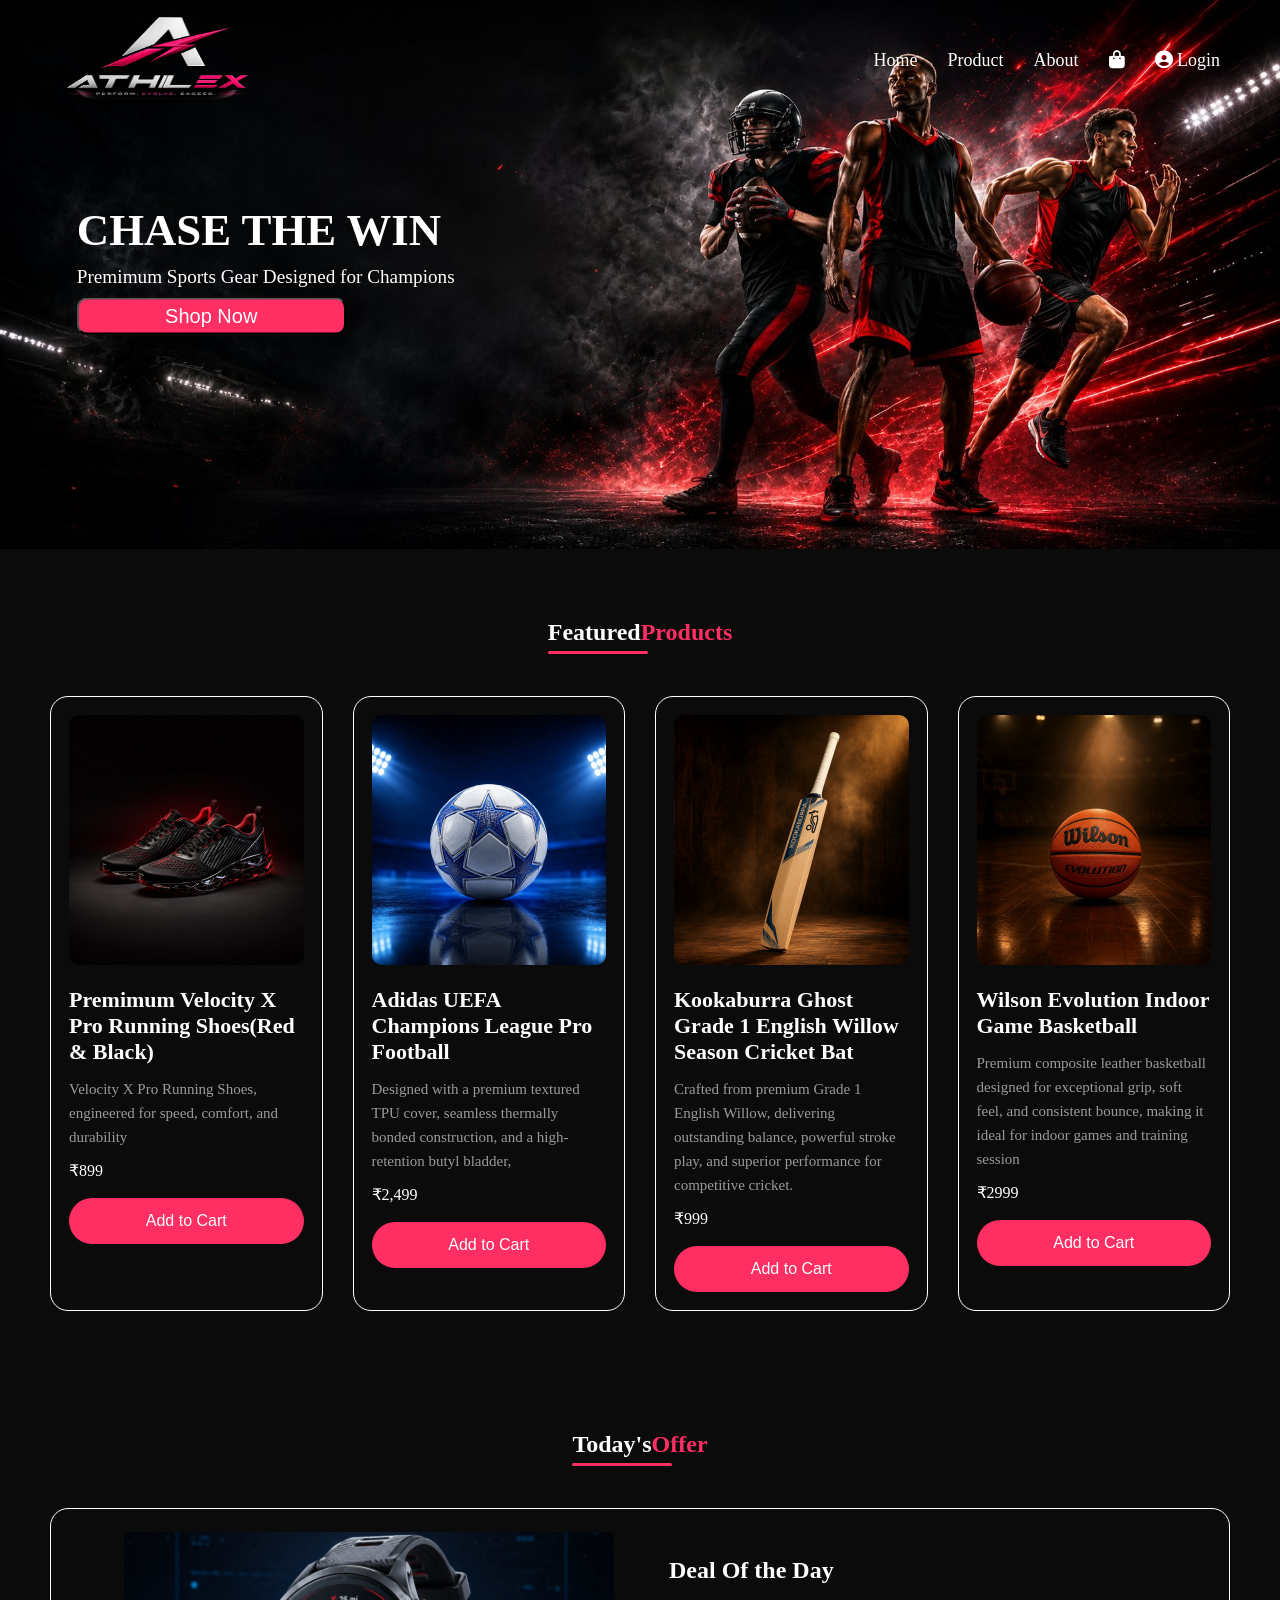
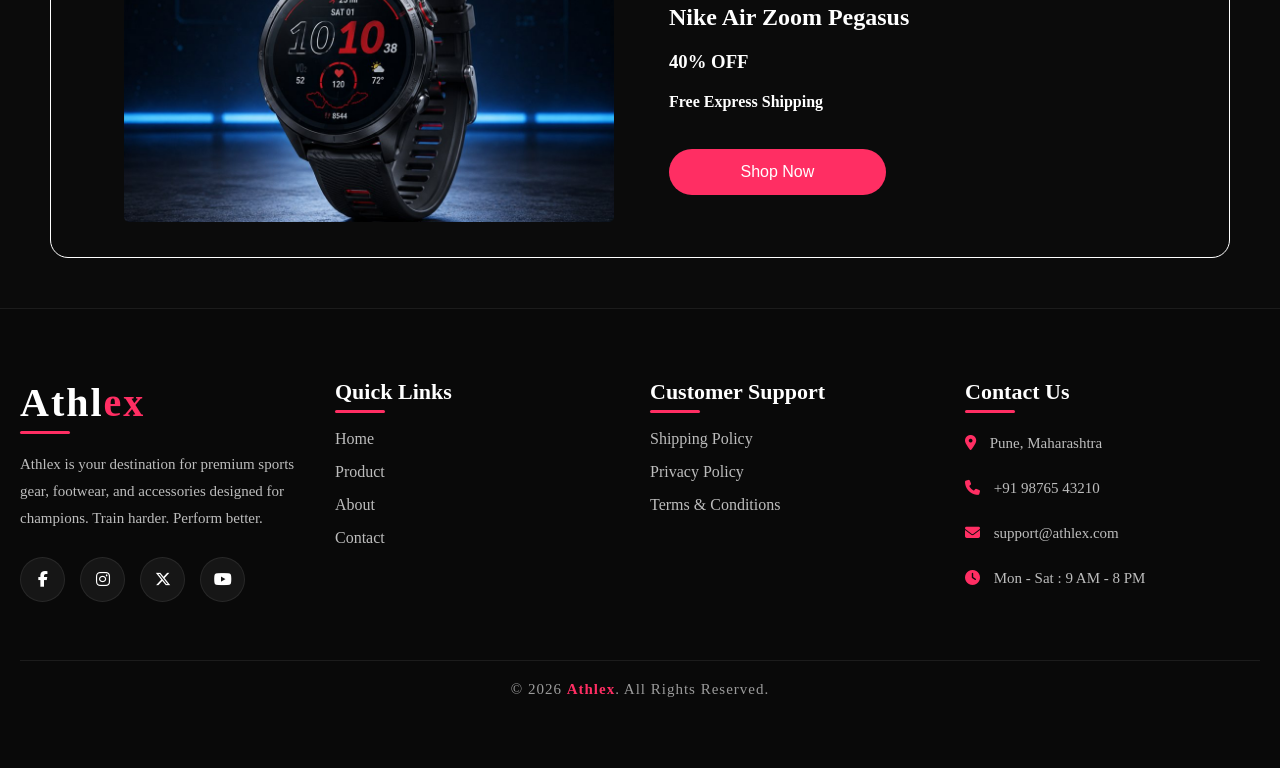
==== commit a27a10b9: "commit" ====
--- a/index.html
+++ b/index.html
@@ -4,15 +4,21 @@
     <meta charset="UTF-8">
     <meta name="viewport" content="width=device-width, initial-scale=1.0">
     <title>Athlex</title>
+    <link rel="preload" as="image" href="images/optimized/banner.jpg" media="(min-width: 577px)" fetchpriority="high">
+    <link rel="preload" as="image" href="images/optimized/banner1.jpg" media="(max-width: 576px)" fetchpriority="high">
     <link rel="stylesheet" href="css/style.css">
     <link rel="stylesheet" href="https://cdnjs.cloudflare.com/ajax/libs/font-awesome/6.7.2/css/all.min.css">
+    <link rel="apple-touch-icon" sizes="180x180" href="images/favicon/favicon.ico">
+    <link rel="icon" type="image/png" sizes="32x32" href="images/favicon/favicon-32x32.png">
+    <link rel="icon" type="image/png" sizes="16x16" href="images/favicon/favicon-16x16.png">
+    <link rel="manifest" href="images/favicon/site.webmanifest">
 </head>
 <body>
     <!---Header Section-->
     <header class="banner">
         <nav>
             <div class="logo">
-                <img src="images/logo1.png" alt="">
+                <img decoding="async" src="images/optimized/logo1.png" alt="">
             </div>
             <div class="menu-btn" onclick="toggleMenu()">
                 <i id="menuIcon" class="fa-solid fa-bars"></i>
@@ -38,28 +44,28 @@
         </div>
         <div class="featured-card">
             <div class="card">
-                <img src="images/feature1.png" alt="">
+                <img loading="lazy" decoding="async" src="images/optimized/feature1.jpg" alt="">
                 <h3>Premimum Velocity X Pro Running Shoes(Red & Black)</h3>
                 <p>Velocity X Pro Running Shoes, engineered for speed, comfort, and durability</p>
                 <span>&#8377;899</span>
                 <button>Add to Cart</button>
             </div>
             <div class="card">
-                <img src="images/feature2.png" alt="">
+                <img loading="lazy" decoding="async" src="images/optimized/feature2.jpg" alt="">
                 <h3>Adidas UEFA Champions League Pro Football</h3>
                 <p>Designed with a premium textured TPU cover, seamless thermally bonded construction, and a high-retention butyl bladder,</p>
                 <span>&#8377;2,499</span>
                 <button>Add to Cart</button>
             </div>
             <div class="card">
-                <img src="images/feature3.png" alt="">
+                <img loading="lazy" decoding="async" src="images/optimized/feature3.jpg" alt="">
                 <h3>Kookaburra Ghost Grade 1 English Willow Season Cricket Bat</h3>
                 <p>Crafted from premium Grade 1 English Willow, delivering outstanding balance, powerful stroke play, and superior performance for competitive cricket.</p>
                 <span>&#8377;999</span>
                 <button>Add to Cart</button>
             </div>
             <div class="card">
-                <img src="images/feature4.png" alt="">
+                <img loading="lazy" decoding="async" src="images/optimized/feature4.jpg" alt="">
                 <h3>Wilson Evolution Indoor Game Basketball</h3>
                 <p>Premium composite leather basketball designed for exceptional grip, soft feel, and consistent bounce, making it ideal for indoor games and training session</p>
                 <span>&#8377;2999</span>
@@ -73,7 +79,7 @@
         </div>
         <div class="offer-container">
             <div class="offer-img">
-                <img src="images/offer.png" alt="">
+                <img loading="lazy" decoding="async" src="images/optimized/offer.jpg" alt="">
             </div>
             <div class="offer-content">
                 <h1>Deal Of the Day</h1>
--- a/css/style.css
+++ b/css/style.css
@@ -6,12 +6,15 @@
 
 /*header*/
 .banner{
-    height:100vh;
-
-    background-image:url("../images/banner.png");
-    background-size:cover;
+    position:relative;
+    width:100%;
+    min-height:480px;
+    aspect-ratio:1915 / 821;
+    background-color:#090909;
+    background-image:url("../images/optimized/banner.jpg");
+    background-size:contain;
     background-repeat:no-repeat;
-    background-position: right center;
+    background-position:center;
     color: white;
    
 }
@@ -53,17 +56,18 @@
 }
 .banner-content{
     position: absolute;
-    left:100px;
+    left:clamp(24px, 6vw, 100px);
     top:50%;
     transform:translateY(-50%);
     color:white;
-    margin-left: 100px;
+    width:42%;
+    margin-left:0;
 }
 .banner-content h1{
-    font-size: 3.5rem;
+    font-size:clamp(2rem, 3.5vw, 3.5rem);
 }
 .banner-content p{
-    font-size: 23px;
+    font-size:clamp(16px, 1.5vw, 23px);
     margin-top: 10px;
 }
 .banner-content button{
@@ -269,7 +273,8 @@
 }
 /*product-icons*/
 .product-category{
-    width: 800px;
+    width: 100%;
+    max-width: 800px;
     padding: 20px 10px;
     margin: auto;
 
@@ -279,10 +284,15 @@
     gap: 20px;
     padding: 20px;
     overflow: auto;
-    justify-content: center;
+    justify-content: flex-start;
+    scrollbar-width: none;
+}
+.product-icon::-webkit-scrollbar{
+    display: none;
 }
 .icon-box{
     width: 100px;
+    flex-shrink: 0;
     text-align: center;
     cursor: pointer;
 
@@ -541,6 +551,56 @@
     text-align:center;
     background-color: #2b2b2b;
     color: white;
+}
+
+.cart-remove{
+    display:block;
+    margin:10px auto 0;
+    padding:6px 12px;
+    border:1px solid #ff2e63;
+    border-radius:6px;
+    background:transparent;
+    color:#ff2e63;
+    cursor:pointer;
+}
+.cart-remove:hover{
+    background:#ff2e63;
+    color:white;
+}
+.cart-remove:focus-visible{
+    outline:2px solid white;
+    outline-offset:2px;
+}
+
+.quantity-control{
+    display:inline-flex;
+    align-items:center;
+    gap:4px;
+}
+.quantity-control button{
+    width:32px;
+    height:36px;
+    border:1px solid #ff2e63;
+    border-radius:6px;
+    background:#ff2e63;
+    color:white;
+    font-size:22px;
+    cursor:pointer;
+}
+.quantity-control button:disabled{
+    opacity:0.45;
+    cursor:default;
+}
+.quantity-control .qty{
+    width:48px;
+    height:36px;
+    border:1px solid #777;
+    border-radius:4px;
+}
+.quantity-control button:focus-visible,
+.quantity-control .qty:focus-visible{
+    outline:2px solid white;
+    outline-offset:2px;
 }
 
 .summary{
@@ -911,6 +971,8 @@
 }
 
 /*media Query*/
+
+
 @media(max-width:768px){
 
     .menu-btn{
@@ -1044,14 +1106,6 @@
 
 }
 @media(min-width:577px) and (max-width:992px){
-    .banner{
-        height: 61vh;
-    }
-    .banner-content{
-        top: 30%;
-        
-    
-    }
         
     .offer-img{
         width: 100%;
@@ -1106,11 +1160,27 @@
 
 }
 @media(min-width:993px) and (max-width:1024px){
-    
+    .banner{
+        
+    }
 
     .featured-card, .product-container{
-        grid-template-columns:repeat(3,1fr);
-
+        grid-template-columns:repeat(3,minmax(0,1fr));
+
+    }
+    .featured-card > *, .product-container > *{
+        min-width:0;
+        overflow-wrap:anywhere;
+    }
+    .offer-container{
+        grid-template-columns:repeat(2,minmax(0,1fr));
+        height:auto;
+        gap:30px;
+    }
+    .offer-img{
+        width:100%;
+        min-width:0;
+        margin-left:0;
     }
      .story-container{
         display: grid;
@@ -1195,11 +1265,10 @@
 
     }
     .banner{
-        background-image: url(../images/banner1.png);
-        height: 60vh;
+        background-image: url(../images/optimized/banner1.jpg);
+        --banner-image-height:92.04vw;
     }
     .banner-content{
-        top: 35%;
         margin-left:0px;
     
     }
@@ -1219,12 +1288,7 @@
 
     .featured-card,
 
-    .product-card,
-
-    .review-container,
-
-    .story-container,
-
+    .product-container,
     .footer-container{
 
     display:grid;
@@ -1268,62 +1332,285 @@
     .social-icons{
         justify-content: center;
     }
+    .about{
+        padding: 80px 20px;
+    }
     .about-container{
+        padding: 10px 10px;
+
+    }
+    .about-intro{
+    padding: 10px 10px;
+    }
+    .story-container{
+        grid-template-columns: repeat(1,1fr);
+        padding: 10px 20px;
+    }
+    .story-img{
+        width: 300px;
+        height: 300px;
+
+
+    }
+    .story-img img{
+        width: 300px;
+        height: 300px;
+
+    }
+    .story-content{
+        text-align: justify;
+    }
+        
+    .brand-card{
+        height: 100px;
+        padding: 10px 10px;
+    }
+
+    .login-container{
 
     width:90%;
 
-    }
-
-    .about-intro p{
-
-    font-size:16px;
-
-    }
-
+    padding:25px;
+
+    }
+    #eye{
+        left: 300px;
+    }
+
+    .cart table{
+
+    font-size:13px;
+
+    overflow-x:auto;
+
+    display:block;
+
+    }
+
+    .summary{
+
+    width:100%;
+
+    }
+
+    footer{
+
+    padding:40px 20px;
+
+    }
+    
+    .footer-col h3::after{
+       left: 185px;
+    }
+
+    /*product-icons*/
+    .product-category{
+        width: 100%;
+    
+        padding: 5px;
+        
+       
+    }
+    .product-icon{
+        display: flex;
+        gap: 20px;
+        padding: 0px;
+    }
+    .icon-box{
+        width: 50px;
+        text-align: center;
+        cursor: pointer;
+
+    }
+    .icon-box img{
+        width: 40px;
+        height: 40px;
+        padding: 5px;
+
+    }
+    .icon-box p{
+        margin-top: 0px;
+        font-size: 10px;
+    }
+
+}
+@media(max-width:400px){
+    .menu-btn{
+
+        font-size:22px;
+    }
+    
+    
+    #nav-links{
+        display:none;
+        left:290px;
+    }
+     #nav-links.show{
+       display: flex;
+    }
+    #nav-links li {
+        border-bottom: 1px solid white;
+        padding: 0px;
+    }
+    .offer{
+    background: #0b0b0b;
+    padding: 10px 10px;
+    }
+    .offer-container{
+        display: grid;
+        grid-template-columns: repeat(2,1fr);
+        gap: 20px;
+        
+
+
+    }
+    .offer-content{
+        padding-top: 20px;
+    }
+    .footer-col h3::after{
+        left: 100px;
+    }
+     .product-category{
+        width: 100%;
+    
+        padding: 0px;
+        
+       
+    }
+   
+    .about{
+        padding: 5px 0px;
+    }
+    .about-container{
+        padding: 100px 0px;
+    }
+    
     .story-container{
-
-    display:flex;
-
-    flex-direction:column;
-
-    }
-
-    .story-image img{
-
-    width:100%;
-
-    height:auto;
-
-    }
-
-    .login-container{
-
-    width:90%;
-
-    padding:25px;
-
-    }
-
+        padding: 10px 10px;
+    }
+    .story-img img{
+        padding-left: 20px;
+    }
     .cart table{
 
-    font-size:13px;
-
-    overflow-x:auto;
-
-    display:block;
-
-    }
-
-    .summary{
-
-    width:100%;
-
-    }
-
-    footer{
-
-    padding:40px 20px;
-
-    }
-
-}
+    font-size:10px;
+
+
+    }
+    .cart{
+        padding:50px 0px ;
+    }
+    .cart-container{
+        padding-left: 0px;
+        padding-right: 0px;
+    }
+    .login{
+        padding-left: 0px;
+        padding-right: 0px;
+    }
+    #eye{
+        left: 280px;
+    }
+   
+}
+
+
+@media(max-width:1024px){
+    .banner{
+        min-height:0;
+        aspect-ratio:auto;
+        background-size:100% auto;
+        background-position:center 120px;
+        padding:120px 0 0;
+    }
+    .banner nav{
+        position:absolute;
+        inset:0 0 auto;
+        height:120px;
+        padding:0 24px;
+        z-index:2;
+    }
+    .banner .logo{
+        top:10px;
+    }
+    .banner-content{
+        position:static;
+        transform:none;
+        width:auto;
+        margin:var(--banner-image-height, 42.87vw) 0 0;
+        padding:24px;
+        text-align:center;
+    }
+    .banner-content h1{
+        font-size:clamp(24px, 4vw, 36px);
+    }
+    .banner-content p{
+        width:auto;
+        font-size:clamp(16px, 2vw, 20px);
+    }
+    .banner-content button{
+        width:auto;
+        min-width:150px;
+        padding:10px 20px;
+    }
+}
+@media(min-width:577px) and (max-width:1024px){
+    .banner{
+        height:calc(120px + 42.87vw);
+    }
+    .banner-content{
+        position:absolute;
+        top:calc(120px + 21.435vw);
+        left:5%;
+        width:43%;
+        margin:0;
+        padding:0;
+        transform:translateY(-50%);
+        text-align:left;
+    }
+    .banner-content h1{
+        font-size:clamp(22px, 3.2vw, 32px);
+    }
+    .banner-content p{
+        font-size:clamp(14px, 1.8vw, 18px);
+        line-height:1.4;
+    }
+    .banner-content button{
+        font-size:16px;
+    }
+}
+@media(max-width:768px){
+    #nav-links,
+    .banner #nav-links{
+        left:auto;
+        right:16px;
+        top:80px;
+        width:160px;
+        max-width:calc(100vw - 32px);
+        gap:0;
+        padding:6px;
+        background:#111;
+        border:1px solid #333;
+        border-radius:10px;
+        box-shadow:0 8px 24px rgba(0,0,0,0.35);
+        z-index:10;
+    }
+    #nav-links li{
+        padding:0;
+        border-bottom:0;
+    }
+    #nav-links a{
+        display:flex;
+        align-items:center;
+        justify-content:center;
+        min-height:44px;
+        padding:8px 12px;
+        font-size:16px;
+        line-height:1.25;
+        border-radius:6px;
+    }
+    #nav-links a:hover{
+        background:#252525;
+        text-decoration:none;
+    }
+}
